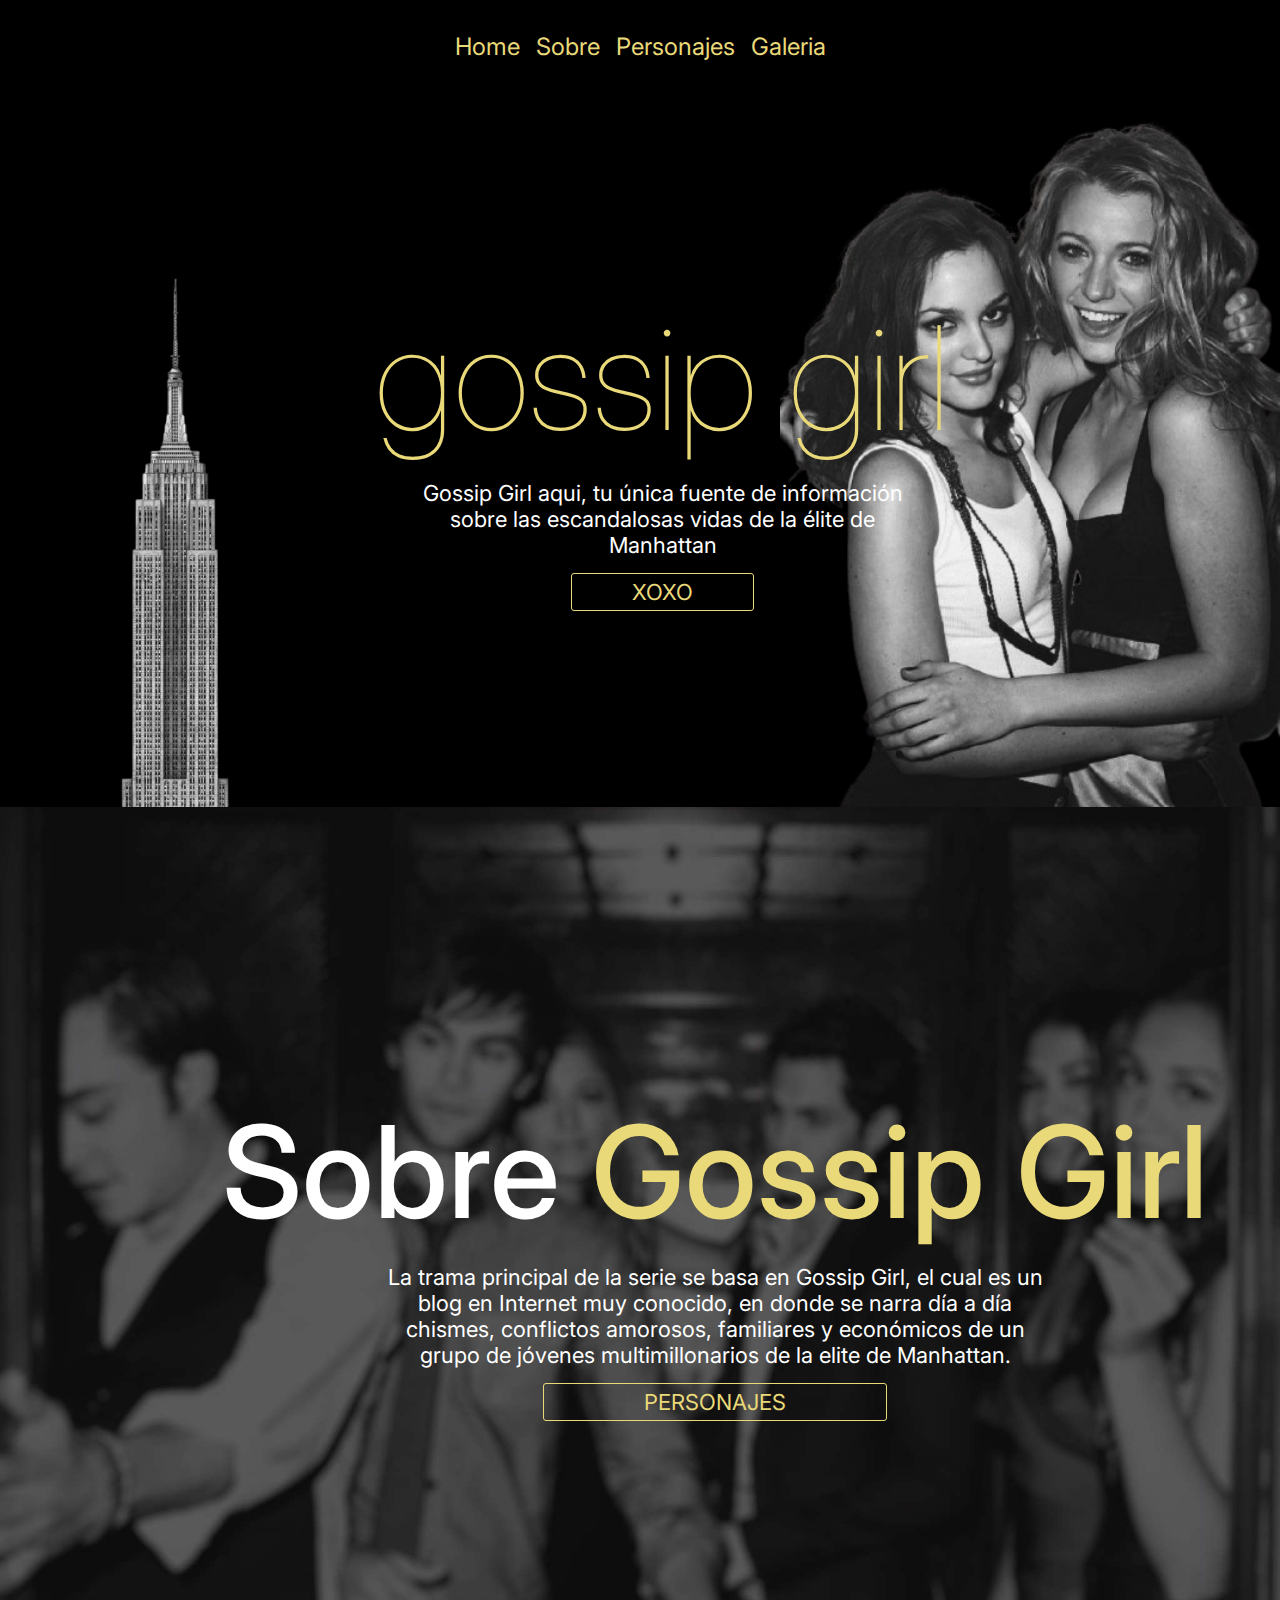
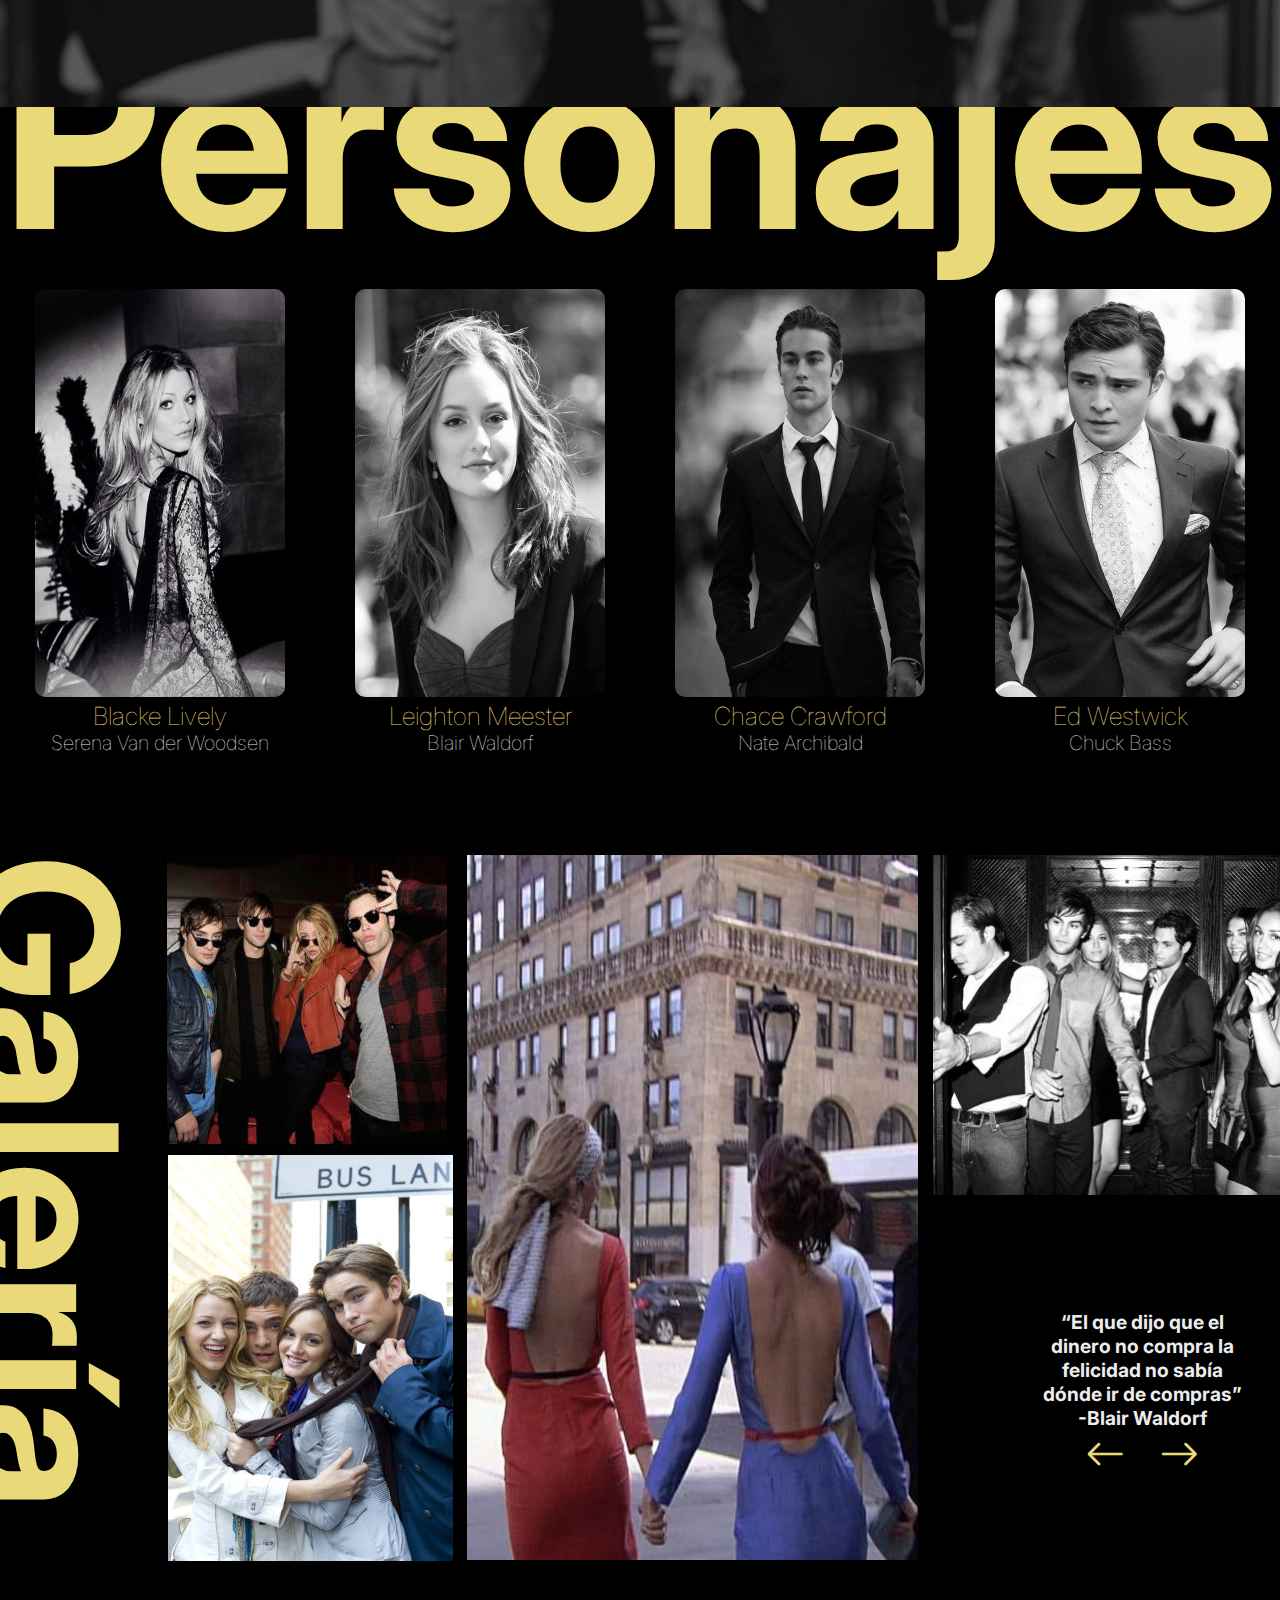
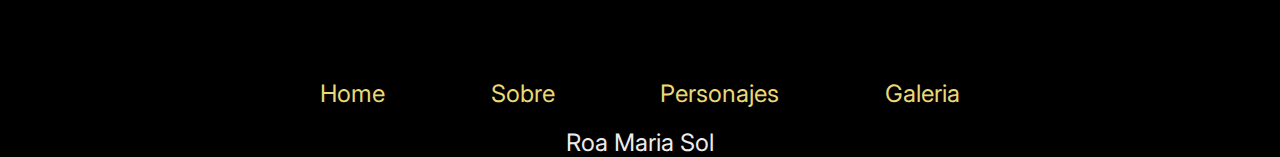
==== index.html @ 706896e6 "Agrego carpeta imagenes, htmls y css" ====
<!DOCTYPE html>
<html lang="en">
<head>
    <meta charset="UTF-8">
    <meta name="viewport" content="width=device-width, initial-scale=1.0">
    <link rel="stylesheet" href="estilo.css">
    <title>Gossip Girl</title>
    <link rel="icon" href="/images/HOME/beso.ico">

    <!--agregar fuentes y logo al titile-->
    <!------------------fuentes--------------------
    inter: -->
    <link rel="preconnect" href="https://fonts.googleapis.com">
    <link rel="preconnect" href="https://fonts.gstatic.com" crossorigin>
    <link href="https://fonts.googleapis.com/css2?family=Inter:ital,opsz,wght@0,14..32,100..900;1,14..32,100..900&display=swap" rel="stylesheet">
    <link rel="stylesheet" href="https://cdn.jsdelivr.net/npm/bootstrap-icons@1.10.3/font/bootstrap-icons.css">
</head>
<body>
    <header>
        <button id="abrir" class="abrir-menu"><i class="bi bi-list"></i></button> 
        <nav class="nav visible" id="nav">
           <ul class="nav-list">  
                <button id="cerrar" class="cerrar-menu"><i class="bi bi-x"></i></button>
                <li><a href="#home">Home</a></li>
                <li><a href="#sobre">Sobre</a></li>
                <li><a href="#personajes">Personajes</a></li>
                <li><a href="#galeria">Galeria</a></li>
           </ul>
        </nav>
    </header>
    <main id="cerrarFuera">

        <section id="home" class="home">
            <img class="edificio" src="/images/HOME/Edificio.png" alt="Edificio en blanco y negro">
            <div class="centrado">
                <h1>gossip girl</h1>
                <p>Gossip Girl aqui, tu única fuente de información sobre las escandalosas vidas de la élite de Manhattan</p>
                <button><a href="/html/xoxo.html">XOXO</a></button>
            </div>
            <img class="blair-y-serena" src="\images\HOME\SerenaYBlair.png" alt="Serena y Blair abrazadas">
  
        </section>

         <section id="sobre" class="sobre">
            <div class="centrado sobre-cont">
                <h1><span>Sobre</span> Gossip Girl</h1>
                <p>La trama principal de la serie se basa en Gossip Girl, el cual es un blog en Internet muy conocido, en donde se narra día a día chismes, conflictos amorosos, familiares y económicos de un grupo de jóvenes multimillonarios de la elite de Manhattan.</p>
                <button><a href="#personajes">PERSONAJES</a></button>
            </div>
        </section>

        <section id="personajes">
            <h1>Personajes</h1>
            <div class="tarjetas-personajes">
                <a class="personaje" href="serena.html" >
                    <img src="/images/PERSONAJES/serena.jpg" alt="serena en blanco y negro">
                    <h6>Blacke Lively</h6>
                    <p>Serena Van der Woodsen </p>
                </a>
                <a class="personaje" href="blair.html">
                    <img src="/images/PERSONAJES/blair.jpg" alt="blair en blanco y negro">
                    <h6>Leighton Meester</h6>
                    <p>Blair Waldorf</p>
                </a>
                <a class="personaje" href="nate.html">
                    <img src="/images/PERSONAJES/nate.jpg" alt="nate en blanco y negro">
                    <h6>Chace Crawford</h6>
                    <p>Nate Archibald</p>
                </a>
                <a class="personaje" href="chuck.html">
                    <img src="/images/PERSONAJES/chuck.jpg" alt="chuck en blanco y negro">
                    <h6>Ed Westwick</h6>
                    <p>Chuck Bass</p>
                </a>
            </div>
        </section>

        <section id="galeria">
            <h1>Galería</h1>
            <div class="mobile-div">
                <div class="conjunto-fotos">
                    <img class="img-gal-1" src="/images/GALERIA/AlgunosLentes.jpg" alt="">
                    <img class="img-gal-2" src="/images/GALERIA/ChicasDeEspalda.jpg" alt="">
                    <img class="img-gal-3" src="/images/GALERIA/EsperanElBondi.jpg" alt="">
                    <img class="img-gal-4" src="/images/GALERIA/Asensor.jpg" alt="">
            </div>
                <div class="frase">
                    <h4>“El que dijo que el dinero no compra la felicidad no sabía dónde ir de compras” -Blair Waldorf<h4>
                    <i class="bi bi-arrow-left prev-btn"></i>
                    <i class="bi bi-arrow-right next-btn"></i>
                </div>
            </div>
        </section>

    </main>
    <footer>
            <ul class="nav-list-footer">  
                 <li><a href="#home">Home</a></li>
                 <li><a href="#sobre">Sobre</a></li>
                 <li><a href="#personajes">Personajes</a></li>
                 <li><a href="#galeria">Galeria</a></li>
            </ul>
         </nav>
        <p>Roa Maria Sol</p>
    </footer> 
    <script src="./js/main.js"></script>
</body>
</html>
---- estilo.css ----
html{
    scroll-behavior: smooth;
}
*{
    margin: 0;
    padding: 0;
    box-sizing: border-box;
    font-family: "Inter",sans-serif;
}
main{
    color: #ececec;
}



/*-----------------HEADER----------------------*/
header{
    display: flex;
    align-items: center;
    justify-content: space-evenly;
    padding: 2rem;
    font-size: 1.5rem;
    background-color: black;
}

.nav-list{
    list-style-type: none;
    display: flex;
    gap: 1rem;
}
.nav-list li a{
    text-decoration: none;
    cursor: pointer;
    color: #E9D978;
}

.nav-list li a:hover{
    color: #f3ebb7;
}

.abrir-menu{
    display: none;
}
.cerrar-menu{
    display: none;
}


/*-----------------HOME----------------------*/
.home{
    display: flex;
    align-items: center;
    justify-content: space-between;
    background-color: black;
}

.centrado{
    display: flex;
    align-items: center;
    flex-direction: column;
    position: absolute;
    padding-left: 150px;
    background-color: transparent;
}
.centrado button{
    color: #E9D978;
    border-width: 1px;
    border-style: solid;
    border-color: #E9D978;
    border-radius: 3px;
    padding-top: 5px;
    padding-bottom: 5px;
    padding-left: 60px;
    padding-right: 60px;
    font-size: 22px;
    cursor: pointer;
    background-color: black;
}
.centrado button a{
    text-decoration: none;
    color: #E9D978;
    
}
.centrado button a:hover{
    color: black;
}
.centrado button:hover{
    background-color: #E9D978;
}
.home h1{
    color: #E9D978;
    font-weight: lighter;
    font-size: 9rem;
    margin-bottom: 15px;
    background-color: transparent;
}
.home p{
    color: white;
    text-align: center;
    font-size: 22px;
    margin-bottom: 15px;
    background-color: transparent;
    width: 50%;

}
.edificio{
    width: 350px;
    padding-top: 180px;
}
.blair-y-serena{
    width: 500px;
    
} 



/*-----------------SOBRE----------------------*/
#sobre{
    background-image: url(/images/SOBRE/todos.jpg);
    background-position: top center;
    background-size: cover;
    background-repeat: no-repeat;
    min-height: 100vh;
    display: flex;
    align-items: center;
    position: relative;
}
.sobre-cont h1{
    color: #E9D978;
    font-weight: 500;
    font-size: 8rem;
    margin-bottom: 15px;
    background-color: transparent;
}

.sobre-cont span{
    color: white;
    filter: none;
}
.sobre-cont p{
    color: white;
    text-align: center;
    font-size: 22px;
    margin-bottom: 15px;
    background-color: transparent;
    width: 60%;

}
.sobre button{
    background-color: transparent;
    padding-left: 100px;
    padding-right: 100px;
}


/*-----------------PERSONAJES----------------------*/
#personajes{
    background-color: black;

}
#personajes h1{
    color: #E9D978;
    text-align: center;
    font-size: 250px;
    margin-top: -120px;
    
}

.tarjetas-personajes{
    display: flex;
    align-items: center;
    justify-content: space-around;

}

.personaje{
    text-decoration: none;
}

.personaje img{
    width: 250px;
    height: 408px;
    border-radius: 10px;
    transition: 0.5s;
}

.personaje img:hover{
    border-top-right-radius:0px;
	border-bottom-left-radius:0px;
    border-top: 1px solid #ececec;
	border-left: 1px solid #ececec;
}


.personaje h6{
    color: #E9D978;
    font-weight: lighter;
    font-size: 25px;
    text-align: center;
}

.personaje p{
    color: #ececec;
    font-weight: lighter;
    font-size: 20px;
    text-align: center;
}


/*--------------------FOOTER---------------------*/
footer{
    background-color: black;
    display: flex;
    align-items: center;
    justify-content: center;
    flex-direction: column;
    font-size: 1.5rem;
}

.nav-list-footer{
    display: flex;
    justify-content: space-between;
    margin-top: 50px;
    width: 50%;
    
}

.nav-list-footer li a{
    text-decoration: none;
    cursor: pointer;
    color: #E9D978;
}

.nav-list-footer li a:hover{
    color: #f3ebb7;
}

footer p{
    color: #ececec;
    text-align: center;
    margin-top: 20px;
}


/*-----------------GALERIA----------------------*/
#galeria{
    background-color: black;
    padding-top: 100px;
    margin-bottom: -100px;
    display: flex;
}

#galeria h1{
    color: #E9D978;
    font-size: 200px;
    position: relative;
    left: -75px;
    writing-mode: vertical-lr;
}

.conjunto-fotos{
    display: flex;
   margin-left: -75px;
    width: 87%;
}

.mobile-div{
    width: 82%;
}

.conjunto-fotos img{
    position: relative;
}

.img-gal-1{
    width: 280px;
    height: 289px; 
}

.img-gal-2{
    width: 451px;
    height: 705px;
    left: 20px; 
}

.img-gal-3{
    width: 285px;
    height: 406px; 
    top: 300px;
    left: -730px;
    
}

.img-gal-4{
    width: 368px;
    height: 340px; 
    left: -250px;
}

.frase {
    position: relative;
    top: -250px;
    left: 800px;
    color: #ececec;
    text-align: center;
    font-size: 1.2rem;
    width: 200px;
}

.frase h4{
    width: 200px;
}
.frase i{
    font-size: 2.5rem;
    color: #E9D978;
    margin: 15px;
}

.frase i:hover{
    cursor: pointer;
    color: #f3ebb7;
}



/*-----------------SERENA----------------------*/
.body-serena{
    background-color: black;
}

.body-serena h1{
    color: #E9D978;
    text-align: center;
    font-size: 110px;
    padding-top: 40px;
    padding-bottom: 20px;
}


.cont-columnas{
    display: flex;
    justify-content: space-around;
}

.columna1{
    display: flex;
    align-items: center;
}

.img-serena-1{
    width: 500px;
}

.img-serena-2{
    width: 350px;
}

.img-serena-3{
    width: 300px;
}


.columna3{
    display: flex;
    flex-direction: column;
    align-items: center;
    width: 350px;
}

.columna3 p{
    text-align: center;
    font-size: 16px;
    margin-top: 80px;
}


/*-----------------BLAIR----------------------*/
.body-blair{
    background-color: black;
}

.body-blair h1{
    color: #E9D978;
    font-size: 120px;
    position: relative;
    left: -50px;
    writing-mode: vertical-lr;
    margin-top: 40px;
}

.cont-blair-mayor{
    display: flex;
}

.cont-mitades{
    display: flex;
    margin-top: 40px;
}

.mitad1{
    padding-top: 100px;
}

.mitad1 p{
    text-align: center;
    font-size: 1.5rem;
}


.mitad2 img{
    width: 650px;
}

.superpuesto{
    position: relative;
    margin-top: 60px;
    left: 150px;
}


/*-----------------NATE----------------------*/

.body-nate{
    background-color: black;
}

.nate-mayor{
    display: flex;
    margin-bottom: 70px;
    margin-top: 40px;
}

.nate-mayor h1{
    color: #E9D978;
    font-size: 115px;
}

.nate-mayor p{
    text-align: center;
    font-size: 1.3rem;
    width: 85%;
    margin-left: 55px;
    margin-top: 20px;
}

.mitad img{
    width: 450px;
    margin-left: 140px;
    margin-top: 55px;
}



/*-----------------CHUCK----------------------*/
.body-chuck{
    background-color: black;
}

.cont-mitades-chuck{
    display: flex;
}

.mitad-chuck-1{
    display: flex;
    flex-direction: column;
    align-items: center;
    width: 55%;
}

.mitad-chuck-1 img{
    width: 75%;
}
.mitad-chuck-1 p{
    text-align: center;
    font-size: 1.3rem;
    width: 70%;
    margin-top: 80px;
}

.mitad-chuck-2 h1{
    position: relative;
    color: #E9D978;
    font-size: 120px;
    right: -455px;
    top: -150px;
    writing-mode: vertical-lr;
    margin-top: 40px;
}

.mitad-chuck-2 img{
    width: 500px;
    margin-bottom: -550px;
}















@media screen and (max-width: 480px) {

/*-----------------HEADER----------------------*/

    .abrir-menu, .cerrar-menu{
        display: block;
        border: 0;
        font-size: 1.25rem;
        background-color: transparent;
        cursor: pointer;
        color: #E9D978;
    }
    .nav{
        opacity: 0;
        visibility: hidden;
        display: flex;
        flex-direction: column;
        align-items: end;
        gap: 1rem;
        position: absolute;
        top: 0;
        right: 0;
        bottom: 0;
        padding: 2rem;
        background-color: black;
        box-shadow: rgba(220, 212, 212, 0.05) 0px 1px 2px 0px;
    }
    .nav.visible {
        opacity: 1;
        visibility: visible;
    }
    header{
        display: flex;
        justify-content: flex-end;
    }
    .nav-list {
        flex-direction: column;
        align-items: end;
    }
    .nav-list li a {
       color: #E9D978;
    }
 
    
/*-----------------HOME----------------------*/
.home{
    display: flex;
    align-items: center;
    justify-content:space-between;
}

.centrado{
    position: absolute;
    display: flex;
    align-items: center;
    flex-direction: column;
    width: 50%;
    margin-left: 140px;
    padding-left: 0px;
    background-color: transparent;
}
.centrado button{
    color: #E9D978;
    border-width: 1px;
    border-style: solid;
    border-color: #E9D978;
    border-radius: 3px;
    padding-top: 5px;
    padding-bottom: 5px;
    padding-left: 40px;
    padding-right: 40px;
    font-size: 10px;
    cursor: pointer;
}
.home h1{
    color: #E9D978;
    font-weight: 200;
    font-size: 45px;
    padding: 0;
    margin-bottom: 15px;
    background-color: transparent;

}
.home p{
    color: white;
    text-align: center;
    font-size: 11px;
    margin-bottom: 15px;
    background-color: transparent;
    width: 100%;
    padding: 0;


}
.edificio{
    width: 180px;
    padding-top: 0px;
}
.blair-y-serena{
    width: 180px;
    height: 280px;
}



/*-----------------SOBRE----------------------*/
#sobre{
    background-image: url(/images/SOBRE/todos.jpg);
    background-position: top center;
    background-size: cover;
    background-repeat: no-repeat;
    min-height: 100vh;
    display: flex;
    align-items: center;
}
.sobre-cont h1{
    color: #E9D978;
    font-weight: 500;
    font-size: 50px;
    margin-bottom: 15px;
    background-color: transparent;
    width: 400px;
}

.sobre-cont span{
    color: white;
    filter: none;
}
.sobre-cont p{
    color: white;
    text-align: center;
    font-size: 15px;
    margin-bottom: 15px;
    background-color: transparent;
    width: 350px;

}
.sobre button{
    background-color: transparent;
    padding-left: 70px;
    padding-right: 70px;
}



/*-----------------PERSONAJES----------------------*/
#personajes{
    background-color: black;

}
#personajes h1{
    color: #E9D978;
    text-align: center;
    font-size: 85px;
    margin-top: -45px;
    
}

.tarjetas-personajes{
    display: flex;
    align-items: center;
    justify-content: space-around;
}

.personaje{
    text-decoration: none;
}

.personaje img{
    width: 100px;
    height: 170px;
    border-radius: 8px;
}

.personaje h6{
    color: #E9D978;
    font-weight: lighter;
    font-size: 10px;
    text-align: center;
}

.personaje p{
    color: #ececec;
    font-weight: lighter;
    font-size: 8px;
    text-align: center;
}



/*--------------------FOOTER---------------------*/
footer{
    padding: 50px;
    margin-top: 60px;
    display: flex;
    align-items: center;
    justify-content: center;
    flex-direction: column;
    font-size: 1rem;
}

.nav-list-footer{
    display: flex;
    justify-content: space-between;
    margin-top: 10px;
    width: 80%;
}

.nav-list-footer li a{
    text-decoration: none;
    cursor: pointer;
    color: #E9D978;
}



footer p{
    color: #ececec;
    text-align: center;
    margin-top: 10px;
}


/*-----------------GALERIA----------------------*/
#galeria{
    background-color: black;
    padding-top: 50px;
}
#galeria h1{
    color: #E9D978;
    font-size: 100px;
    position: relative;
    left: -30px;
    writing-mode: vertical-lr;
}

.mobile-div{
    display: flex;
    flex-direction: column;
    width: 90%;
    height: 100%;
}

.conjunto-fotos{
    width: 90%;
    display: flex;
    flex-direction: column;
    align-items: center;
    margin-left: 5px;
}

.conjunto-fotos img{
    position: static;
    margin-bottom: 20px;
}

.img-gal-1{
    width: 243px;
    height: 210px; 
}

.img-gal-2{
    width: 231px;
    height: 250px; 
}

.img-gal-3{
    width: 243px;
    height: 285px;     
}

.img-gal-4{
    width: 231px;
    height: 200px; 
}

.frase {
    position:relative;
    color: #ececec;
    text-align: center;
    font-size: 1rem;
    height: 110px;
    top: 0px;
    left: 70px;
}

.frase h4{
    width: 200px;
}
.frase i{
    font-size: 2rem;
    color: #E9D978;
}





/*-----------------SERENA----------------------*/
.body-serena{
    background-color: black;
}

.body-serena h1{
    color: #E9D978;
    text-align: center;
    font-size: 50px;
    padding-top: 5px;
    padding-bottom: 10px;
    width: 100%;
}


.cont-columnas{
    display: flex;
    flex-direction: column;
    align-items: center;
    width: 350px;
    margin-left: 70px;
}

.columna1{
    display: block;
}

.img-serena-1{
    width: 350px;
}

.img-serena-2{
    width: 350px;
}

.img-serena-3{
    width: 350px;
}


.columna3{
    display: block;
    width: 350px;
    margin-bottom: -50px;
}

.columna3 p{
    text-align: center;
    font-size: 18px;
    margin-top: 10px;
}


/*-----------------BLAIR----------------------*/
.body-blair{
    background-color: black;
}

.body-blair h1{
    color: #E9D978;
    font-size: 120px;
    position:absolute;
    left: -50px;
    writing-mode: vertical-lr;
    margin-top: 0px;
}

.cont-blair-mayor{
    display: block;
}

.cont-mitades{
    display: block;
    margin-top: 0px;
}

.mitad1{
    display: flex;
    justify-content: center;
    align-items: center;
    flex-direction: column;
    margin-bottom: 10px;
    padding-top: 25px;
}


.mitad1 p{
    text-align: center;
    font-size: 1rem;
    width: 60%;

}

.mitad2{
    display: flex;
    justify-content: center;
}

.mitad2 img{
    width: 250px;
}

.superpuesto{
    position:static;
}

.superpuesto img{
    width: 250px;
}



/*-----------------NATE----------------------*/

.body-nate{
    background-color: black;
}

.nate-mayor{
    display: block;
    margin-bottom: 0px;
    margin-top: 0px;
}

.nate-mayor h1{
    color: #E9D978;
    font-size: 65px;
    text-align: center;
}

.nate-mayor p{
    text-align: center;
    font-size: 1rem;
    width: 85%;
    margin-left: 0px;
    margin-top: 20px;
}

.mitad{
    display: flex;
    align-items: center;
    flex-direction: column;
}

.mitad img{
    width: 250px;
    margin-left: 0px;
    margin-top: 35px;
    margin-bottom: 35px;
}




/*-----------------CHUCK----------------------*/
.body-chuck{
    background-color: black;
}

.cont-mitades-chuck{
    display: flex;
    flex-direction: column-reverse;
}

.mitad-chuck-1{
    display: flex;
    flex-direction: column-reverse;
    align-items: center;
    width: 100%;
    
}

.mitad-chuck-1 img{
    width: 65%;
}
.mitad-chuck-1 p{
    text-align: center;
    font-size: 1rem;
    width: 75%;
    margin-top: 0px;
    margin-bottom: 30px;
}

.mitad-chuck-2{
    display: flex;
    flex-direction: column;
    align-items: center;
    margin-bottom: -350px;
}

.mitad-chuck-2 h1{
    position: relative;
    color: #E9D978;
    font-size: 80px;
    right: 0px;
    left: -210px;
    top: -400px;
    writing-mode: vertical-lr;
    margin-top: 0px;
}

.mitad-chuck-2 img{
    width: 300px;
    margin-bottom: 0px;
}






}
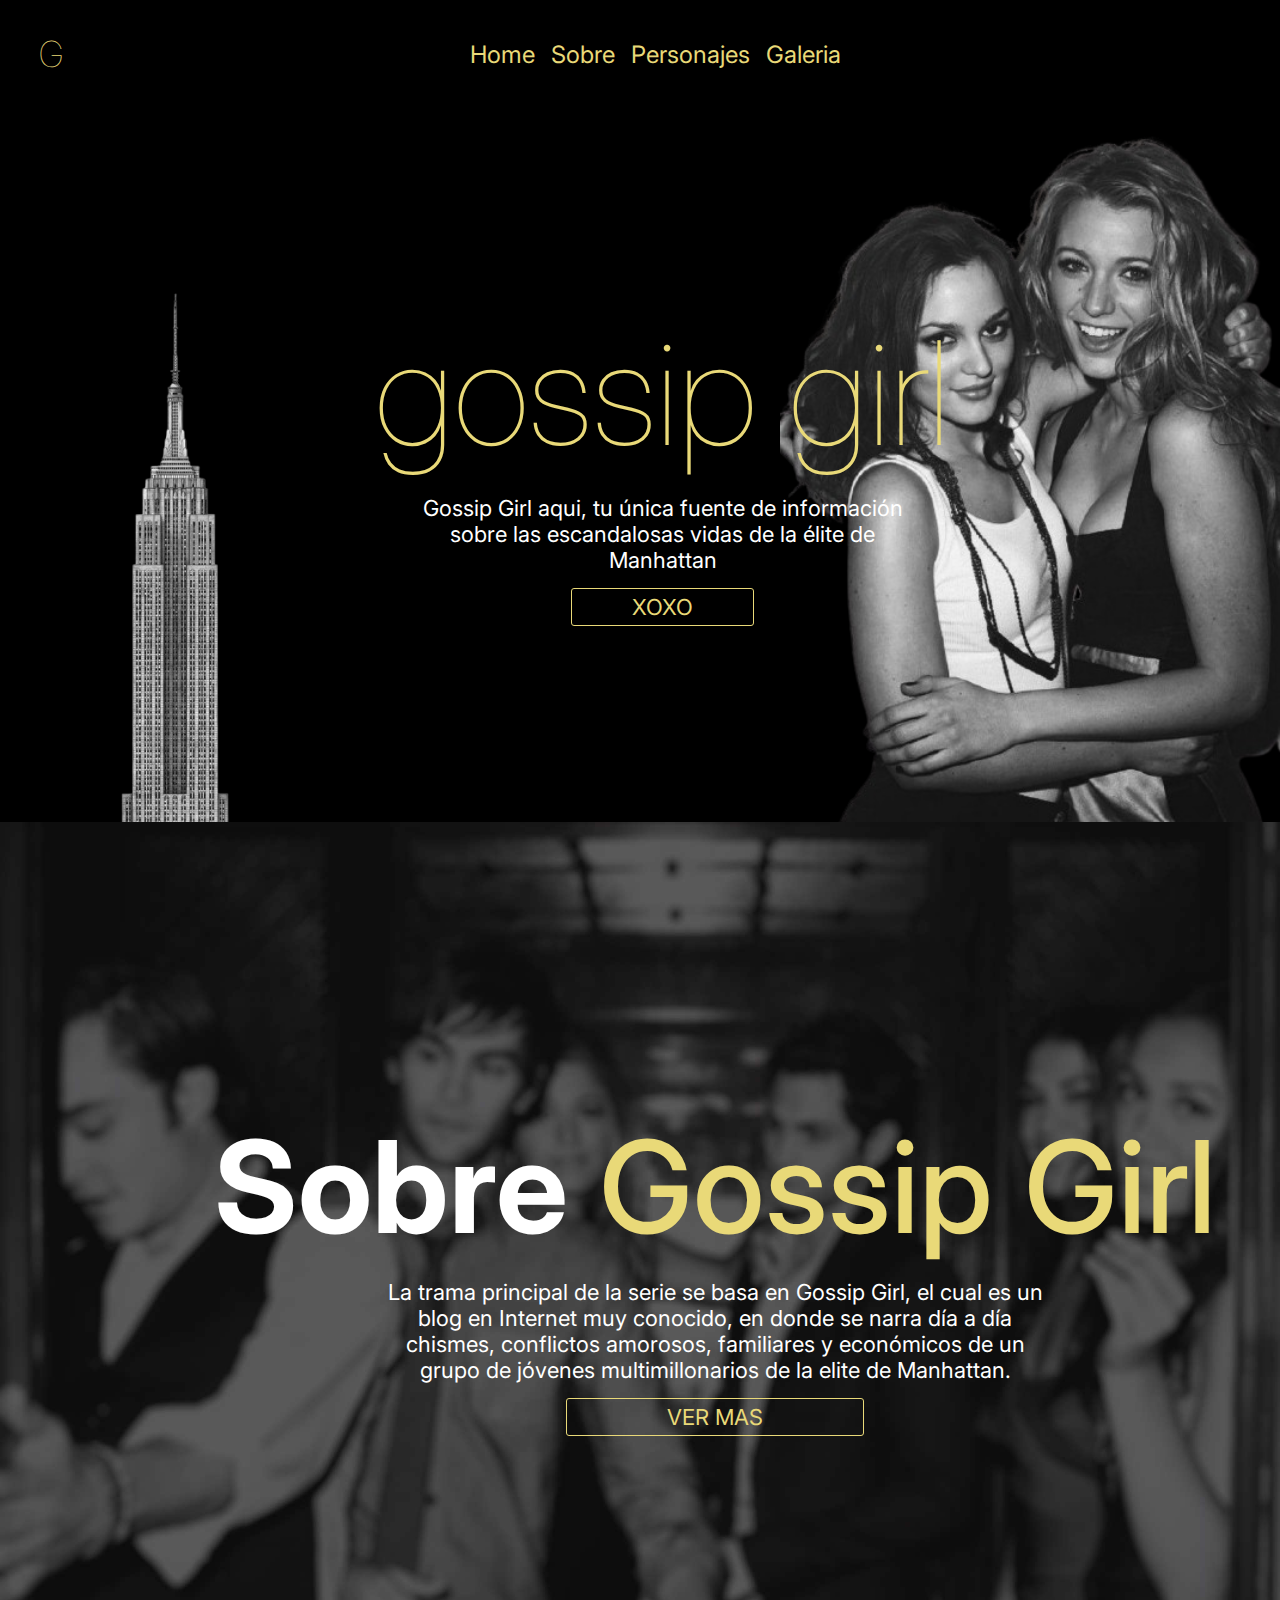
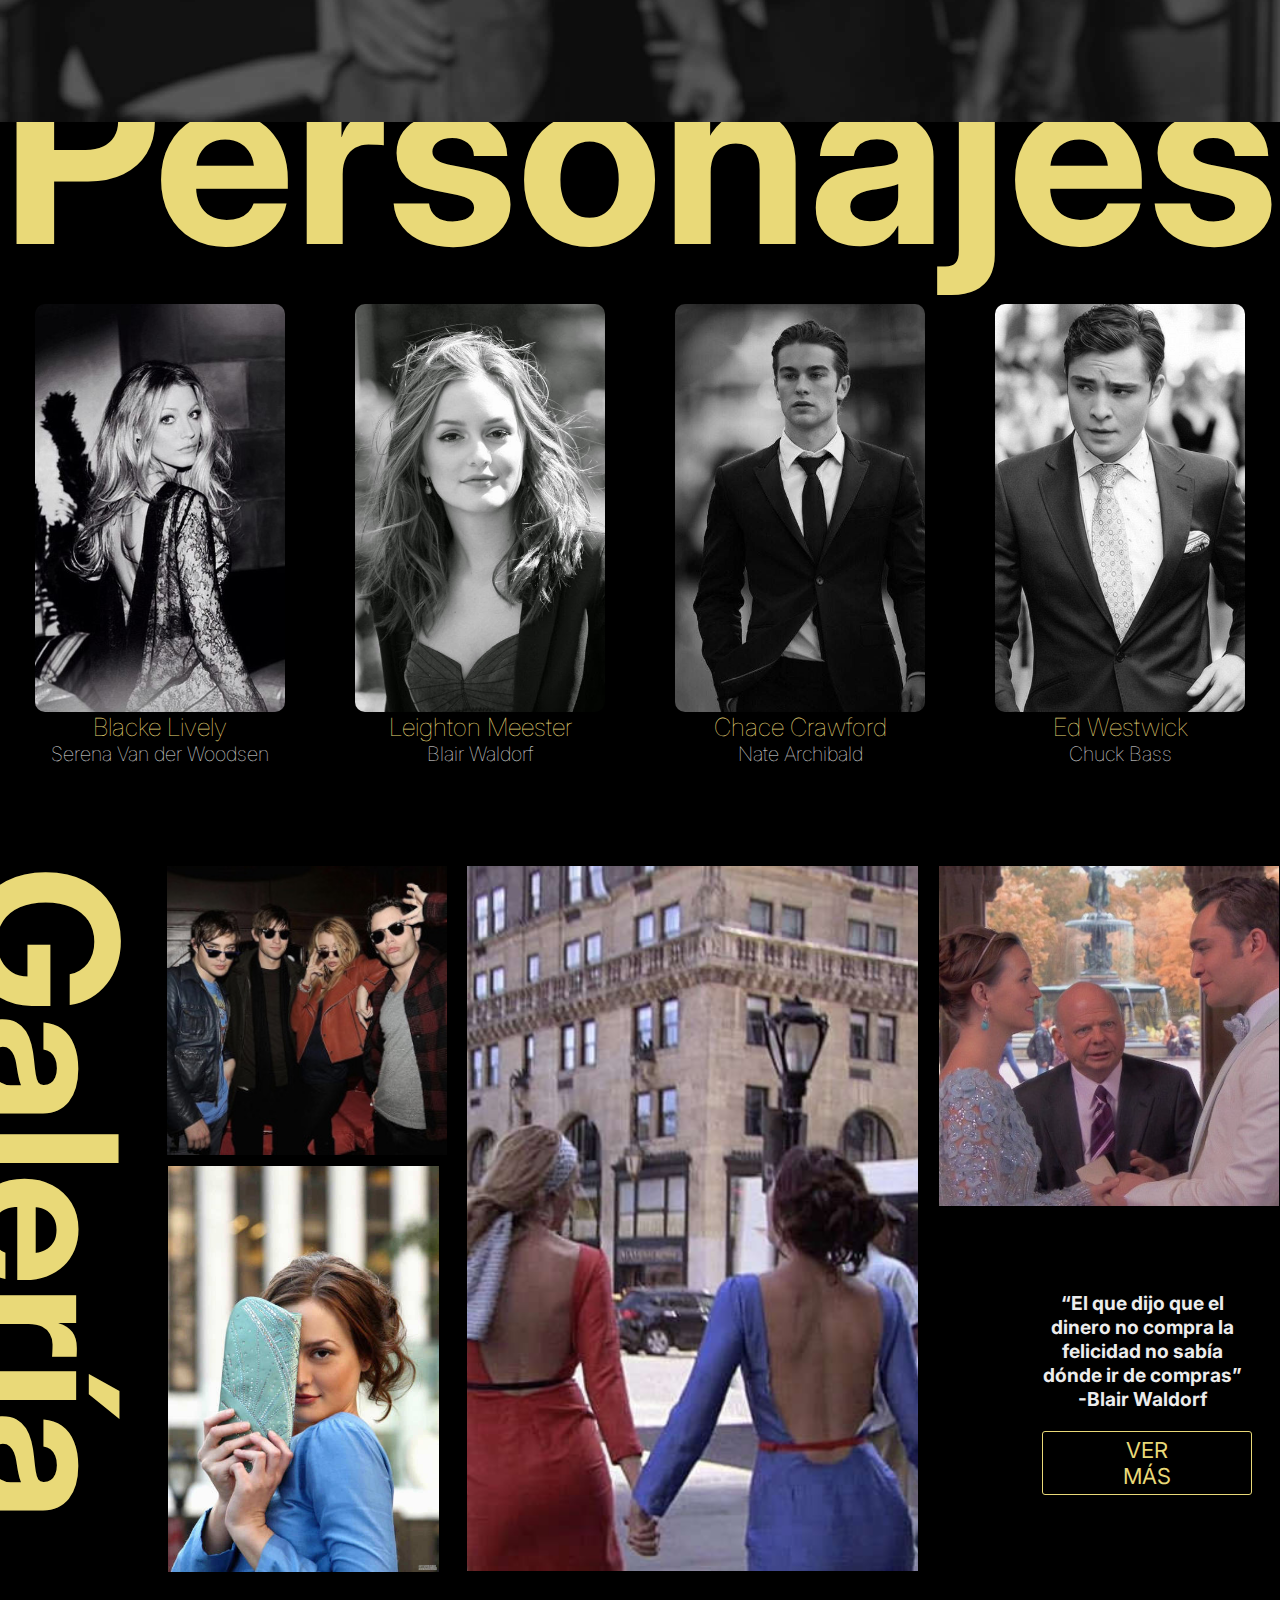
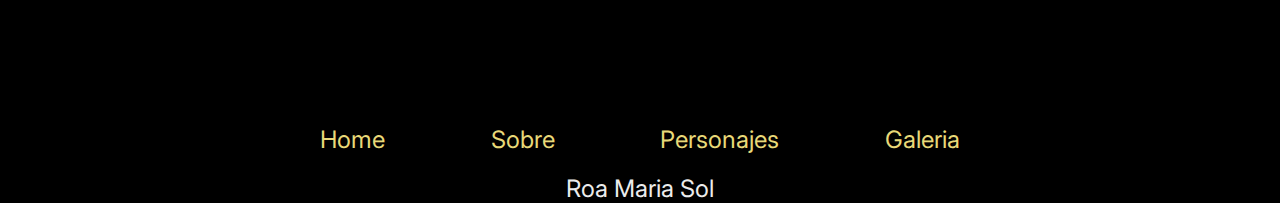
==== commit deec02a3: "hago las paginas de personajes, sobre y galeria" ====
--- a/index.html
+++ b/index.html
@@ -5,7 +5,7 @@
     <meta name="viewport" content="width=device-width, initial-scale=1.0">
     <link rel="stylesheet" href="estilo.css">
     <title>Gossip Girl</title>
-    <link rel="icon" href="/images/HOME/beso.ico">
+    <link rel="icon" href="images/HOME/beso.ico">
 
     <!--agregar fuentes y logo al titile-->
     <!------------------fuentes--------------------
@@ -17,27 +17,30 @@
 </head>
 <body>
     <header>
+        <h2><a href="index.html">G</a></h2>
         <button id="abrir" class="abrir-menu"><i class="bi bi-list"></i></button> 
+        
         <nav class="nav visible" id="nav">
            <ul class="nav-list">  
                 <button id="cerrar" class="cerrar-menu"><i class="bi bi-x"></i></button>
+                
                 <li><a href="#home">Home</a></li>
-                <li><a href="#sobre">Sobre</a></li>
-                <li><a href="#personajes">Personajes</a></li>
-                <li><a href="#galeria">Galeria</a></li>
+                <li><a href="sobre.html">Sobre</a></li>
+                <li><a href="personajes.html">Personajes</a></li>
+                <li><a href="galeria.html">Galeria</a></li>
            </ul>
         </nav>
     </header>
     <main id="cerrarFuera">
 
         <section id="home" class="home">
-            <img class="edificio" src="/images/HOME/Edificio.png" alt="Edificio en blanco y negro">
+            <img class="edificio" src="images/HOME/Edificio.png" alt="Edificio en blanco y negro">
             <div class="centrado">
                 <h1>gossip girl</h1>
                 <p>Gossip Girl aqui, tu única fuente de información sobre las escandalosas vidas de la élite de Manhattan</p>
-                <button><a href="/html/xoxo.html">XOXO</a></button>
+                <button><a href="xoxo.html">XOXO</a></button>
             </div>
-            <img class="blair-y-serena" src="\images\HOME\SerenaYBlair.png" alt="Serena y Blair abrazadas">
+            <img class="blair-y-serena" src="images\HOME\SerenaYBlair.png" alt="Serena y Blair abrazadas">
   
         </section>
 
@@ -45,7 +48,7 @@
             <div class="centrado sobre-cont">
                 <h1><span>Sobre</span> Gossip Girl</h1>
                 <p>La trama principal de la serie se basa en Gossip Girl, el cual es un blog en Internet muy conocido, en donde se narra día a día chismes, conflictos amorosos, familiares y económicos de un grupo de jóvenes multimillonarios de la elite de Manhattan.</p>
-                <button><a href="#personajes">PERSONAJES</a></button>
+                <button><a href="sobre.html">VER MAS</a></button>
             </div>
         </section>
 
@@ -53,22 +56,22 @@
             <h1>Personajes</h1>
             <div class="tarjetas-personajes">
                 <a class="personaje" href="serena.html" >
-                    <img src="/images/PERSONAJES/serena.jpg" alt="serena en blanco y negro">
+                    <img src="images/PERSONAJES/serena.jpg" alt="serena en blanco y negro">
                     <h6>Blacke Lively</h6>
                     <p>Serena Van der Woodsen </p>
                 </a>
                 <a class="personaje" href="blair.html">
-                    <img src="/images/PERSONAJES/blair.jpg" alt="blair en blanco y negro">
+                    <img src="images/PERSONAJES/blair.jpg" alt="blair en blanco y negro">
                     <h6>Leighton Meester</h6>
                     <p>Blair Waldorf</p>
                 </a>
                 <a class="personaje" href="nate.html">
-                    <img src="/images/PERSONAJES/nate.jpg" alt="nate en blanco y negro">
+                    <img src="images/PERSONAJES/nate.jpg" alt="nate en blanco y negro">
                     <h6>Chace Crawford</h6>
                     <p>Nate Archibald</p>
                 </a>
                 <a class="personaje" href="chuck.html">
-                    <img src="/images/PERSONAJES/chuck.jpg" alt="chuck en blanco y negro">
+                    <img src="images/PERSONAJES/chuck.jpg" alt="chuck en blanco y negro">
                     <h6>Ed Westwick</h6>
                     <p>Chuck Bass</p>
                 </a>
@@ -79,15 +82,15 @@
             <h1>Galería</h1>
             <div class="mobile-div">
                 <div class="conjunto-fotos">
-                    <img class="img-gal-1" src="/images/GALERIA/AlgunosLentes.jpg" alt="">
-                    <img class="img-gal-2" src="/images/GALERIA/ChicasDeEspalda.jpg" alt="">
-                    <img class="img-gal-3" src="/images/GALERIA/EsperanElBondi.jpg" alt="">
-                    <img class="img-gal-4" src="/images/GALERIA/Asensor.jpg" alt="">
+                    <img class="img-gal-1" src="images/GALERIA/galeria-index-1.jpg" alt="">
+                    <img class="img-gal-2" src="images/GALERIA/galeria-index3.jpg" alt="">
+                    <img class="img-gal-3" src="images/GALERIA/galeria-index2.jpg" alt="">
+                    <img class="img-gal-4" src="images/GALERIA/galeria-index4.jpg" alt="">
             </div>
                 <div class="frase">
                     <h4>“El que dijo que el dinero no compra la felicidad no sabía dónde ir de compras” -Blair Waldorf<h4>
-                    <i class="bi bi-arrow-left prev-btn"></i>
-                    <i class="bi bi-arrow-right next-btn"></i>
+                    <button><a href="galeria.html">VER MÁS</a></button>
+                    
                 </div>
             </div>
         </section>
@@ -95,14 +98,14 @@
     </main>
     <footer>
             <ul class="nav-list-footer">  
-                 <li><a href="#home">Home</a></li>
-                 <li><a href="#sobre">Sobre</a></li>
-                 <li><a href="#personajes">Personajes</a></li>
-                 <li><a href="#galeria">Galeria</a></li>
+                 <li><a href="index.html">Home</a></li>
+                 <li><a href="sobre.html">Sobre</a></li>
+                 <li><a href="personajes.html">Personajes</a></li>
+                 <li><a href="galeria.html">Galeria</a></li>
             </ul>
          </nav>
         <p>Roa Maria Sol</p>
     </footer> 
-    <script src="./js/main.js"></script>
+    <script src="js/main.js"></script>
 </body>
 </html>--- a/estilo.css
+++ b/estilo.css
@@ -11,7 +11,9 @@
     color: #ececec;
 }
 
-
+span{
+    font-weight: bolder;
+}
 
 /*-----------------HEADER----------------------*/
 header{
@@ -22,6 +24,15 @@
     font-size: 1.5rem;
     background-color: black;
 }
+header a{
+    text-decoration: none;
+    color: #E9D978;
+}
+header h2{
+    color: #E9D978;
+    font-weight: 100;
+    margin-left: -400px;
+}
 
 .nav-list{
     list-style-type: none;
@@ -44,7 +55,6 @@
 .cerrar-menu{
     display: none;
 }
-
 
 /*-----------------HOME----------------------*/
 .home{
@@ -116,7 +126,7 @@
 
 /*-----------------SOBRE----------------------*/
 #sobre{
-    background-image: url(/images/SOBRE/todos.jpg);
+    background-image: url(images/SOBRE/todos.jpg);
     background-position: top center;
     background-size: cover;
     background-repeat: no-repeat;
@@ -151,6 +161,50 @@
     padding-left: 100px;
     padding-right: 100px;
 }
+
+
+/*-----SOBRE.HTML--------------*/
+.main-sobre{
+    background-color: black;
+}
+.main-sobre h1{
+    color: #E9D978;
+    font-size: 120px;
+    text-align: center;
+    margin-bottom: 30px;
+}
+
+.main-sobre h2{
+    color: #E9D978;
+    font-size: 40px;
+    margin-bottom: 20px;
+    margin-left: 20px;
+    margin-right: 20px;
+}
+
+.main-sobre p{
+    font-size: 20px;
+    margin-left: 20px;
+    margin-right: 20px;
+}
+
+.alineacion-derecha{
+    text-align: left;
+    display: flex;
+    align-items: center;
+}
+
+.main-sobre img{
+    width: 50%;
+}
+
+.alineacion-izquierda{
+    text-align: left;
+    display: flex;
+    align-items: center;
+    justify-content: center
+}
+
 
 
 /*-----------------PERSONAJES----------------------*/
@@ -203,6 +257,18 @@
     color: #ececec;
     font-weight: lighter;
     font-size: 20px;
+    text-align: center;
+}
+
+
+/*--------PERSONAJES.HTML---------*/
+.body-personajes{
+    background-color: black;
+}
+
+.body-personajes h1{
+    color: #E9D978;
+    font-size: 150px;
     text-align: center;
 }
 
@@ -292,14 +358,14 @@
 }
 
 .img-gal-4{
-    width: 368px;
+    width: 350px;
     height: 340px; 
-    left: -250px;
+    left: -230px;
 }
 
 .frase {
     position: relative;
-    top: -250px;
+    top: -280px;
     left: 800px;
     color: #ececec;
     text-align: center;
@@ -310,16 +376,123 @@
 .frase h4{
     width: 200px;
 }
-.frase i{
-    font-size: 2.5rem;
-    color: #E9D978;
-    margin: 15px;
-}
-
-.frase i:hover{
+
+.frase button{
+    color: #E9D978;
+    border-width: 1px;
+    border-style: solid;
+    border-color: #E9D978;
+    border-radius: 3px;
+    padding-top: 5px;
+    padding-bottom: 5px;
+    padding-left: 80px;
+    padding-right: 80px;
+    font-size: 22px;
     cursor: pointer;
-    color: #f3ebb7;
-}
+    background-color: black;
+    margin-top: 20px;
+}
+
+.frase button a{
+    text-decoration: none;
+    color: #E9D978;
+}
+
+.frase button:hover{
+    color: black;
+    background-color: #E9D978;
+}
+
+.frase button a:hover{
+    color: black;
+}
+
+
+
+
+
+/*-----galeria.html-----*/
+.galeria-main{
+    background-color: black;
+    padding-top: 100px;
+    margin-bottom: -100px;
+    display: flex;
+}
+
+.galeria-main h1{
+    color: #E9D978;
+    font-size: 200px;
+    position: relative;
+    left: -75px;
+    writing-mode: vertical-lr;
+}
+
+img {
+    max-width: 100%;
+    width: 100%;
+    display: block;
+    object-fit: cover;
+    object-position: center center;
+  }
+  li{
+    list-style: none;
+  }
+  
+  
+  .carrousel {
+    width: 100%;
+    max-width: 60em;
+    padding: 2em;
+    transition: all 0.4s ease;
+    border-radius: 1em;
+    background-color: transparent;
+    overflow: hidden;
+  }
+  
+  .carrousel .grande {
+    width: 400%;
+    display: flex;
+    flex-flow: row nowrap;
+    justify-content: space-between;
+    align-items: center;
+    transition: all 0.4s ease;
+    border-radius: 1em;
+    padding: 2em;
+    transition: all 0.5s ease;
+    transform: translateX(0%);
+  }
+  
+  .carrousel img {
+    width: calc( 100% / 12 - 6em);
+    height: 55vh;
+    width: 45vh;
+    transition: all 0.4s ease;
+    border-radius: 1em;
+  }
+  
+  .carrousel .puntos {
+    width: 100%;
+    margin: 1em 0 0;
+    padding: 0.4em;
+    display: flex;
+    flex-flow: row nowrap;
+    justify-content: center;
+    align-items: center;
+  }
+  
+  .carrousel .punto {
+    width: 2em;
+    height: 2em;
+    margin: 1em 1em 0;
+    transition: all 0.4s ease;
+    border-radius: 1em;
+    background-color: #ececec;
+  }
+  
+  .carrousel .punto.activo {
+    background-color: #E9D978;
+  }
+
 
 
 
@@ -337,22 +510,26 @@
 }
 
 
-.cont-columnas{
+.body-serena .cont-columnas{
     display: flex;
     justify-content: space-around;
-}
-
-.columna1{
+    width: 98%;
+    margin: 5px;
+}
+
+.body-serena .columna1{
     display: flex;
     align-items: center;
 }
 
 .img-serena-1{
     width: 500px;
+    margin-left: 10px;
+    margin-right: 10px;
 }
 
 .img-serena-2{
-    width: 350px;
+    width: 250px;
 }
 
 .img-serena-3{
@@ -360,17 +537,17 @@
 }
 
 
-.columna3{
-    display: flex;
-    flex-direction: column;
-    align-items: center;
-    width: 350px;
-}
-
-.columna3 p{
-    text-align: center;
-    font-size: 16px;
-    margin-top: 80px;
+.body-serena .columna3{
+    width: 30%;
+    display: flex;
+    flex-direction: column;
+    align-items: center;
+}
+
+.body-serena .columna3 p{
+    text-align: center;
+    font-size: 1.5em;
+    margin-top: 50px;
 }
 
 
@@ -392,26 +569,36 @@
     display: flex;
 }
 
-.cont-mitades{
+.body-blair .cont-mitades{
     display: flex;
     margin-top: 40px;
 }
 
-.mitad1{
+.body-blair .mitad1{
     padding-top: 100px;
-}
-
-.mitad1 p{
+    width: 80%;
+}
+
+.body-blair .mitad1 p{
     text-align: center;
     font-size: 1.5rem;
-}
-
-
-.mitad2 img{
-    width: 650px;
-}
-
-.superpuesto{
+    padding-right: 25px;
+}
+
+
+.body-blair .mitad2 {
+    width: 80%;
+    height: 850px;
+    background-image: url(images/PERSONAJES/blair1.jpg);
+    background-position: center;
+    background-repeat: no-repeat;
+}
+
+.body-blair .superpuesto img{
+    width: 90%;
+}
+
+.body-blair .superpuesto{
     position: relative;
     margin-top: 60px;
     left: 150px;
@@ -443,10 +630,14 @@
     margin-top: 20px;
 }
 
-.mitad img{
+.nate-mayor .mitad img{
     width: 450px;
     margin-left: 140px;
     margin-top: 55px;
+}
+
+.nate-mayor .mitad2{
+    width: 200%;
 }
 
 
@@ -491,6 +682,119 @@
     width: 500px;
     margin-bottom: -550px;
 }
+
+/*-----------------------------------XOXO-------------------------*/
+.body-xoxo{
+    background-image: url(images/XOXO/intento.jpg);
+    background-size: cover;
+    background-position: center;
+}
+
+.cont-titulo{
+    display: flex;
+    justify-content: center;
+}
+
+.cont-titulo img{
+    width: 75%;
+}
+
+.cont-columnas{
+    display: flex;
+    justify-content: space-between;
+    align-items: center;
+    align-items: center;
+    margin-left: 160px;
+    margin-right: 160px;
+    margin-bottom: 40px;
+}
+
+.columna-1{
+    width: 25%;
+    color: #ececee;
+    font-size: 20px;
+}
+
+.columna-1 p{
+    margin-bottom: 15px;
+    font-size: 1.2rem;
+    font-weight: 300;
+}
+
+.columna-2{
+    background-color: aliceblue;
+    width: 35%;
+    border-radius: 30px;
+    text-align: justify;
+    display: flex;
+    flex-direction: column;
+    align-items: center;
+    color: black;
+}
+.columna-2 h3{
+    margin-top: 10px;
+    margin-bottom: 10px;
+    font-weight: 300;
+    font-size: 30px;
+}
+.columna-2 p{
+    width: 90%;
+    margin-bottom: 20px;
+}
+
+.columna-2 img{
+    width: 330px;
+    margin-bottom: 10px;
+}
+
+.azul{
+    color: #406A94;
+}
+
+.marron{
+    color: #956960;
+}
+
+.amarillo{
+    color: #C5CAB3;
+}
+
+/*--------------------NAV------------------*/
+.header-xoxo{
+    background-color: transparent;
+}
+.nav-xoxo{
+    background-color: transparent;
+}
+.ul-xoxo{
+    list-style: none;
+    
+}
+.li-xoxo{
+    margin-bottom: 10px;
+    background-color: #E9D978;
+    border-radius: 50%;
+    width: 80px;
+    height: 70px;
+    display: flex;
+    align-items: center;
+    justify-content: center;
+   
+}
+.a-xoxo{
+    text-decoration: none;
+    color: black;
+    display: flex;
+    flex-direction: column;
+    align-items: center;
+    font-size: 20px;
+}
+
+
+
+
+
+
 
 
 
@@ -533,6 +837,14 @@
         background-color: black;
         box-shadow: rgba(220, 212, 212, 0.05) 0px 1px 2px 0px;
     }
+    header h2{
+        color: #E9D978;
+        font-weight: 100;
+        margin-left: 0px;
+        margin-right: 350px;
+    }
+    
+
     .nav.visible {
         opacity: 1;
         visibility: visible;
@@ -547,6 +859,7 @@
     }
     .nav-list li a {
        color: #E9D978;
+
     }
  
     
@@ -613,7 +926,7 @@
 
 /*-----------------SOBRE----------------------*/
 #sobre{
-    background-image: url(/images/SOBRE/todos.jpg);
+    background-image: url(images/SOBRE/todos.jpg);
     background-position: top center;
     background-size: cover;
     background-repeat: no-repeat;
@@ -651,6 +964,54 @@
 
 
 
+/*-----SOBRE.HTML--------------*/
+.body-sobre{
+    background-color: black;
+}
+.main-sobre h1{
+    color: #E9D978;
+    font-size: 50px;
+    text-align: center;
+    margin-bottom: 30px;
+}
+
+.main-sobre h2{
+    color: #E9D978;
+    font-size: 20px;
+    margin-bottom: 10px;
+    margin-top: 20px;
+    margin-left: 25px;
+    margin-right: 25px;
+}
+
+.main-sobre p{
+    font-size: 1em;
+    margin-left: 25px;
+    margin-right: 25px;
+    margin-bottom: 15px;
+}
+
+.alineacion-derecha{
+    text-align: left;
+    display: flex;
+    flex-direction: column;
+    align-items: center;
+    margin-top: 40px;
+}
+
+.main-sobre img{
+    width: 50%;
+}
+
+.alineacion-izquierda{
+    text-align: left;
+    display: flex;
+    flex-direction: column;
+    margin-top: 40px;
+}
+
+
+
 /*-----------------PERSONAJES----------------------*/
 #personajes{
     background-color: black;
@@ -802,6 +1163,91 @@
 
 
 
+/*-----galeria.html-----*/
+.galeria-main{
+    background-color: black;
+    padding-top: 0px;
+    margin-bottom: 0px;
+    display: block;
+}
+
+.galeria-main h1{
+    color: #E9D978;
+    font-size: 100px;
+    position: block;
+    left: 0px;
+    writing-mode: horizontal-tb;
+}
+
+img {
+    max-width: 100%;
+    width: 100%;
+    display: block;
+    object-fit: cover;
+    object-position: center center;
+  }
+  li{
+    list-style: none;
+  }
+  
+  .carrousel {
+    width: 100%;
+    max-width: 30em;
+    padding: 0em;
+    transition: all 0.4s ease;
+    border-radius: 0.5em;
+    margin-left: 0px;
+  }
+  
+  .carrousel .grande {
+    width: 400%;
+    display: flex;
+    flex-flow: row nowrap;
+    justify-content: space-between;
+    align-items: center;
+    transition: all 0.4s ease;
+    border-radius: 1em;
+    padding: 2em;
+    transition: all 0.5s ease;
+    transform: translateX(0%);
+  }
+  
+  .carrousel img {
+    width: calc( 100% / 7 - 3.5em);
+    height: 65vh;
+    transition: all 0.4s ease;
+    border-radius: 1em;
+  }
+
+  .no-mobile{
+    display: none;
+  }
+  
+  .carrousel .puntos {
+    width: 100%;
+    margin: 1em 0 0;
+    padding: 0.4em;
+    display: flex;
+    flex-flow: row nowrap;
+    justify-content: center;
+    align-items: center;
+  }
+  
+  .carrousel .punto {
+    width: 2em;
+    height: 2em;
+    margin: 1em 1em 0;
+    transition: all 0.4s ease;
+    border-radius: 1em;
+    background-color: #ececec;
+  }
+  
+  .carrousel .punto.activo {
+    background-color: #E9D978;
+  }
+
+
+
 
 
 /*-----------------SERENA----------------------*/
@@ -815,28 +1261,28 @@
     font-size: 50px;
     padding-top: 5px;
     padding-bottom: 10px;
+}
+
+.cont-columnas{
+    display: flex;
+    flex-direction: column;
+    align-items: center;
     width: 100%;
-}
-
-
-.cont-columnas{
-    display: flex;
-    flex-direction: column;
-    align-items: center;
-    width: 350px;
-    margin-left: 70px;
-}
-
-.columna1{
+    margin-left: 0px;
+}
+
+.body-serena .columna1{
     display: block;
 }
 
 .img-serena-1{
     width: 350px;
+    margin: 0;
+    padding-bottom: 30px;
 }
 
 .img-serena-2{
-    width: 350px;
+    display: none;
 }
 
 .img-serena-3{
@@ -845,16 +1291,20 @@
 
 
 .columna3{
+    width: 100%;
     display: block;
-    width: 350px;
-    margin-bottom: -50px;
+    margin-top: 10px;
 }
 
 .columna3 p{
     text-align: center;
     font-size: 18px;
     margin-top: 10px;
-}
+    margin-bottom: 80px;
+    width: 350px;
+    margin-top: 0px;
+}
+
 
 
 /*-----------------BLAIR----------------------*/
@@ -871,49 +1321,61 @@
     margin-top: 0px;
 }
 
+
 .cont-blair-mayor{
     display: block;
 }
 
-.cont-mitades{
-    display: block;
+.body-blair .cont-mitades{
+    display: flex;
+    flex-direction: column;
+    align-items: end;
     margin-top: 0px;
 }
 
-.mitad1{
+.body-blair .mitad1{
     display: flex;
     justify-content: center;
     align-items: center;
     flex-direction: column;
     margin-bottom: 10px;
     padding-top: 25px;
-}
-
-
-.mitad1 p{
+    width: 80%;
+}
+
+
+.body-blair .mitad1 p{
     text-align: center;
     font-size: 1rem;
-    width: 60%;
-
-}
-
-.mitad2{
+    width: 100%;
+    margin-bottom: -40px;
+}
+
+.body-blair .mitad2{
     display: flex;
     justify-content: center;
-}
-
-.mitad2 img{
+    
+}
+
+.body-blair .mitad2 {
+    width: 65%;
+    padding-right: 380px;
+    background-image: url(images/PERSONAJES/blair1.jpg);
+    background-position: center;
+    background-repeat: no-repeat;
+    background-size: cover;
+
+}
+
+
+.body-blair .superpuesto{
+    position:static;
+}
+
+.body-blair .superpuesto img{
     width: 250px;
 }
 
-.superpuesto{
-    position:static;
-}
-
-.superpuesto img{
-    width: 250px;
-}
-
 
 
 /*-----------------NATE----------------------*/
@@ -923,7 +1385,9 @@
 }
 
 .nate-mayor{
-    display: block;
+    display: flex;
+    flex-direction: column;
+    align-items: center;
     margin-bottom: 0px;
     margin-top: 0px;
 }
@@ -942,17 +1406,21 @@
     margin-top: 20px;
 }
 
-.mitad{
-    display: flex;
-    align-items: center;
-    flex-direction: column;
-}
-
-.mitad img{
+.nate-mayor .mitad{
+    display: flex;
+    align-items: center;
+    flex-direction: column;
+}
+
+.nate-mayor .mitad img{
     width: 250px;
     margin-left: 0px;
     margin-top: 35px;
     margin-bottom: 35px;
+}
+
+.nate-mayor .mitad2{
+    width: 70%;
 }
 
 
@@ -1013,6 +1481,116 @@
 
 
 
+/*--------------------------XOXO-------------------------*/
+.body-xoxo{
+    background-image: url(images/XOXO/intento.jpg);
+    background-size: cover;
+    background-position: center;
+}
+
+.cont-titulo{
+    display: flex;
+    justify-content: center;
+}
+
+.cont-titulo img{
+    width: 75%;
+}
+
+.cont-columnas{
+    width: 100%;
+    display: flex;
+    flex-direction: column-reverse;
+    align-items: center;
+    margin-left: 0px;
+    margin-right: 0px;
+    margin-bottom: 40px;
+}
+
+.columna-1{
+    width: 80%;
+    color: #ececee;
+}
+
+.columna-1 h2{
+    font-size: 30px;
+}
+
+.columna-1 p{
+    margin-bottom: 15px;
+    font-size: 1rem;
+    font-weight: 300;
+}
+
+.columna-2{
+    background-color: aliceblue;
+    width: 75%;
+    border-radius: 30px;
+    text-align: justify;
+    display: flex;
+    flex-direction: column;
+    align-items: center;
+}
+.columna-2 h3{
+    margin-top: 10px;
+    margin-bottom: 10px;
+    font-weight: 300;
+    font-size: 30px;
+}
+.columna-2 p{
+    width: 90%;
+    margin-bottom: 20px;
+}
+
+.columna-2 img{
+    width: 330px;
+    margin-bottom: 10px;
+}
+
+.azul{
+    color: #406A94;
+}
+
+.marron{
+    color: #956960;
+}
+
+.amarillo{
+    color: #C5CAB3;
+}
+
+/*--------------------NAV------------------*/
+.header-xoxo{
+    background-color: transparent;
+}
+.ul-xoxo{
+    list-style: none;
+    display: flex;
+    justify-content: space-between;
+    align-items: center;
+    width: 400px;
+}
+.li-xoxo{
+    margin-bottom: 10px;
+    background-color: #E9D978;
+    border-radius: 50%;
+    width: 60px;
+    height: 50px;
+    display: flex;
+    align-items: center;
+    justify-content: center;
+    font-size: 0.8rem;
+}
+.a-xoxo{
+    text-decoration: none;
+    color: black;
+    display: flex;
+    flex-direction: column;
+    align-items: center;
+    font-size: 15px;
+}
+
+
 
 
 }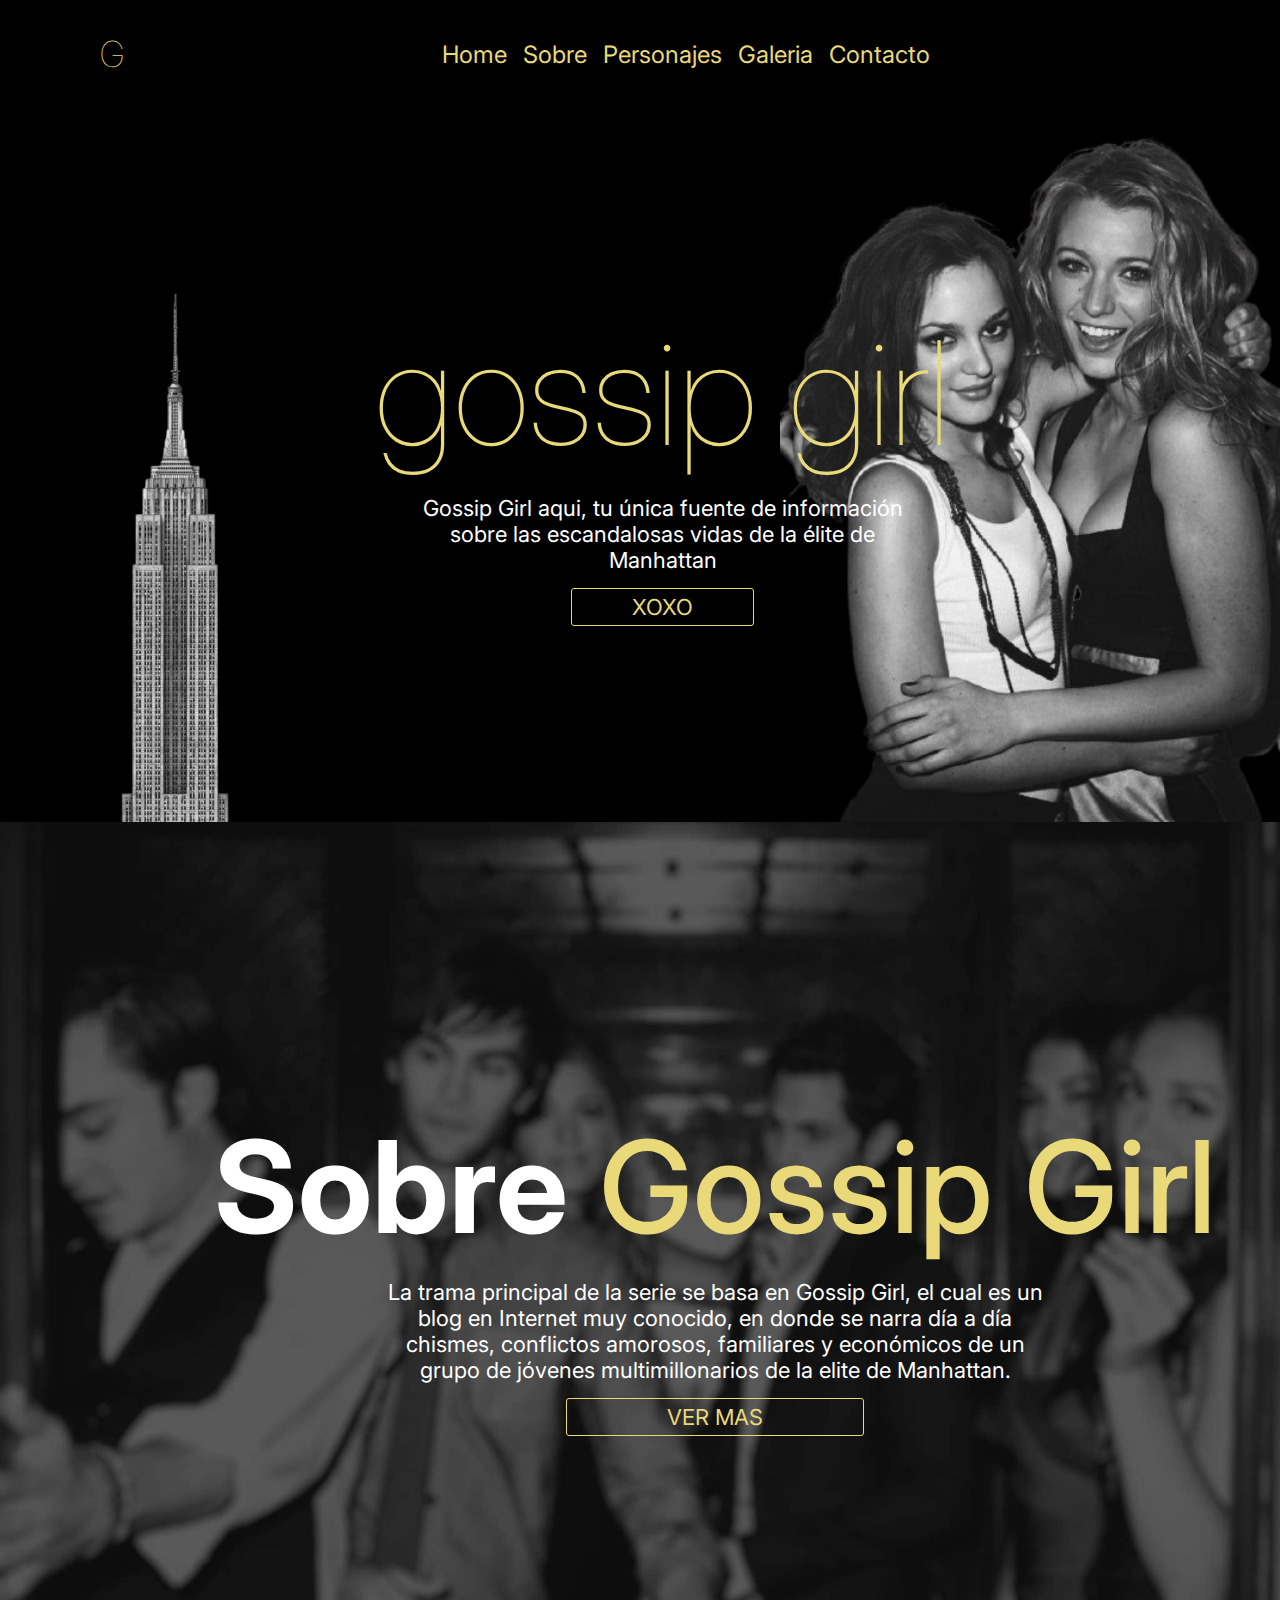
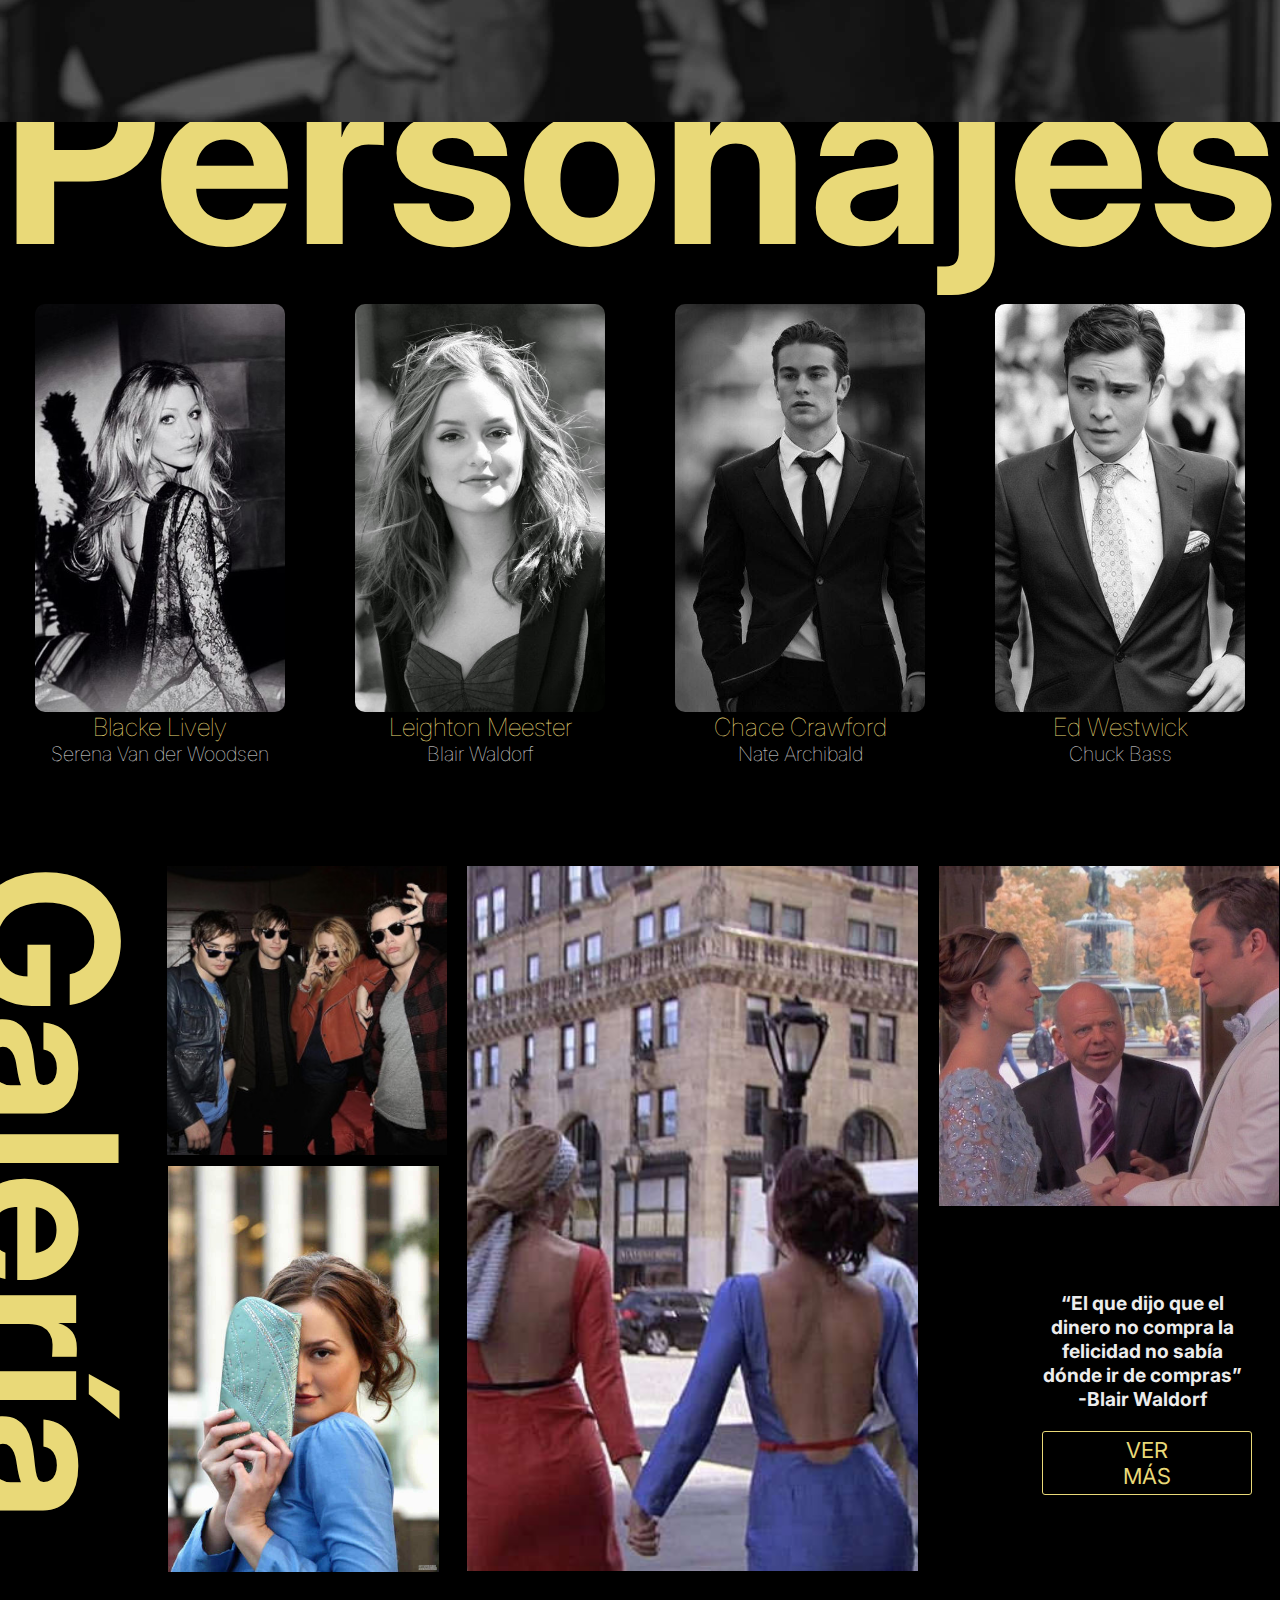
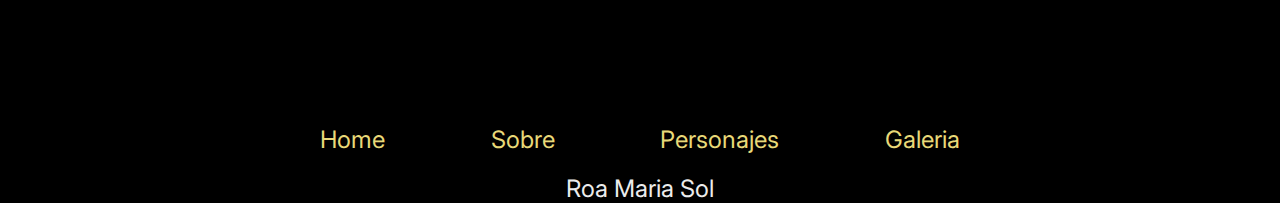
==== commit aa2edec1: "termino el contacto responsive" ====
--- a/index.html
+++ b/index.html
@@ -28,6 +28,7 @@
                 <li><a href="sobre.html">Sobre</a></li>
                 <li><a href="personajes.html">Personajes</a></li>
                 <li><a href="galeria.html">Galeria</a></li>
+                <li><a href="contacto.html">Contacto</a></li>
            </ul>
         </nav>
     </header>
--- a/estilo.css
+++ b/estilo.css
@@ -31,7 +31,7 @@
 header h2{
     color: #E9D978;
     font-weight: 100;
-    margin-left: -400px;
+    margin-left: -250px;
 }
 
 .nav-list{
@@ -685,7 +685,7 @@
 
 /*-----------------------------------XOXO-------------------------*/
 .body-xoxo{
-    background-image: url(images/XOXO/intento.jpg);
+    background-image: url(images/XOXO/xoxo2.jpg);
     background-size: cover;
     background-position: center;
 }
@@ -789,6 +789,135 @@
     align-items: center;
     font-size: 20px;
 }
+
+
+/*-----------CONTACTO.HTML----------*/
+
+.body-contacto {
+    background-color: black;
+}
+.body-contacto .container {
+    display:grid;
+    align-items: center;
+    justify-content: center;
+    grid-template-columns: repeat(2,50%);
+    padding: 20px;
+    width: 1000px;
+    margin-left: 180px;
+}
+
+.body-contacto img{
+    width: 85%;
+}
+
+.body-contacto .box-info {
+    color:#fff;
+    display:flex;
+    flex-direction: column;
+    gap:10px;
+}
+
+.body-contacto .box-info > h1 {
+    text-align: left;
+    font-size: 60px;
+    color: #E9D978;
+}
+
+.body-contacto .data {
+    display: flex;
+    flex-direction: column;
+    gap:25px
+}
+
+.body-contacto .data > p {
+    font-size: 1.2rem;
+}
+
+.body-contacto form {
+    display:flex;
+    flex-direction: column;
+    text-align: center;
+    gap:15px;
+}
+
+.body-contacto .input-box {
+    position:relative;
+}
+
+.body-contacto .input-box > input {
+    width: 100%;
+    height: 40px;
+    padding: 0 10px;
+    outline:none;
+    background: rgba(255 255 255 / .1);
+    border:3px solid transparent;
+    letter-spacing: 1px;
+    transition:.3s;
+    color:#fff;
+    
+}
+
+.body-contacto .input-box > input::placeholder,
+.body-contacto .input-box > textarea::placeholder {
+    color:#a3a3a3;
+    
+}
+
+.body-contacto .input-box > input:focus::placeholder,
+.body-contacto .input-box > textarea:focus::placeholder {
+    color:transparent;
+}
+
+.body-contacto .input-box > input:focus,
+.body-contacto .input-box > textarea:focus {
+    border-bottom:3px solid #E9D978;
+    animation: shake .2s;
+}
+
+.body-contacto .input-box > textarea {
+    width: 100%;
+    height: 130px;
+    padding: 10px;
+    background: rgba(255 255 255 / .1);
+    border:3px solid transparent;
+    letter-spacing: 1px;
+    outline: none;
+    transition:.3s;
+    color:#fff;
+    letter-spacing: 1.5px;
+}
+
+
+.body-contacto .input-box > i {
+    position:absolute;
+    top:50%;
+    transform: translateY(-50%);
+    right: 10px;
+    color:rgba(255 255 255 / .3);
+    transition: .3s;
+}
+
+.body-contacto .input-box > input:focus ~ i {
+    color:#E9D978;
+}
+
+.body-contacto form > button {
+    width: 100%;
+    padding: 10px;
+    outline: none;
+    background: #E9D978;
+    color:#fff;
+    border:none;
+    transition: .1s;
+    cursor: pointer;
+    font-size: 1rem;
+}
+
+.body-contacto form > button:hover,
+.body-contacto .links > a:hover {
+    background: #bdb162;
+}
+
 
 
 
@@ -1056,6 +1185,19 @@
 }
 
 
+/*--------PERSONAJES.HTML---------*/
+.body-personajes{
+    background-color: black;
+}
+
+.body-personajes h1{
+    color: #E9D978;
+    font-size: 80px;
+    text-align: center;
+}
+
+
+
 
 /*--------------------FOOTER---------------------*/
 footer{
@@ -1160,7 +1302,9 @@
     font-size: 2rem;
     color: #E9D978;
 }
-
+.frase button{
+    display: none;
+}
 
 
 /*-----galeria.html-----*/
@@ -1483,7 +1627,7 @@
 
 /*--------------------------XOXO-------------------------*/
 .body-xoxo{
-    background-image: url(images/XOXO/intento.jpg);
+    background-image: url(images/XOXO/xoxo2.jpg);
     background-size: cover;
     background-position: center;
 }
@@ -1589,8 +1733,32 @@
     align-items: center;
     font-size: 15px;
 }
-
-
-
+     /*--------CONTACTO.HTML---------*/
+     .body-contacto .container  {
+        width: 95%;
+        display: flex;
+        flex-direction: column;
+        align-items: center;
+        justify-content: center;
+        gap:30px;
+        margin-left: 15px;
+    }
+
+    .box-info {
+        gap:15px;
+    }
+
+    .box-info > h1 {
+        font-size: 1.5rem;
+    }
+
+    .box-info img{
+        margin-left: 25px;
+    }
+
+    .body-contacto form{
+
+        width: 95%;
+    }
 
 }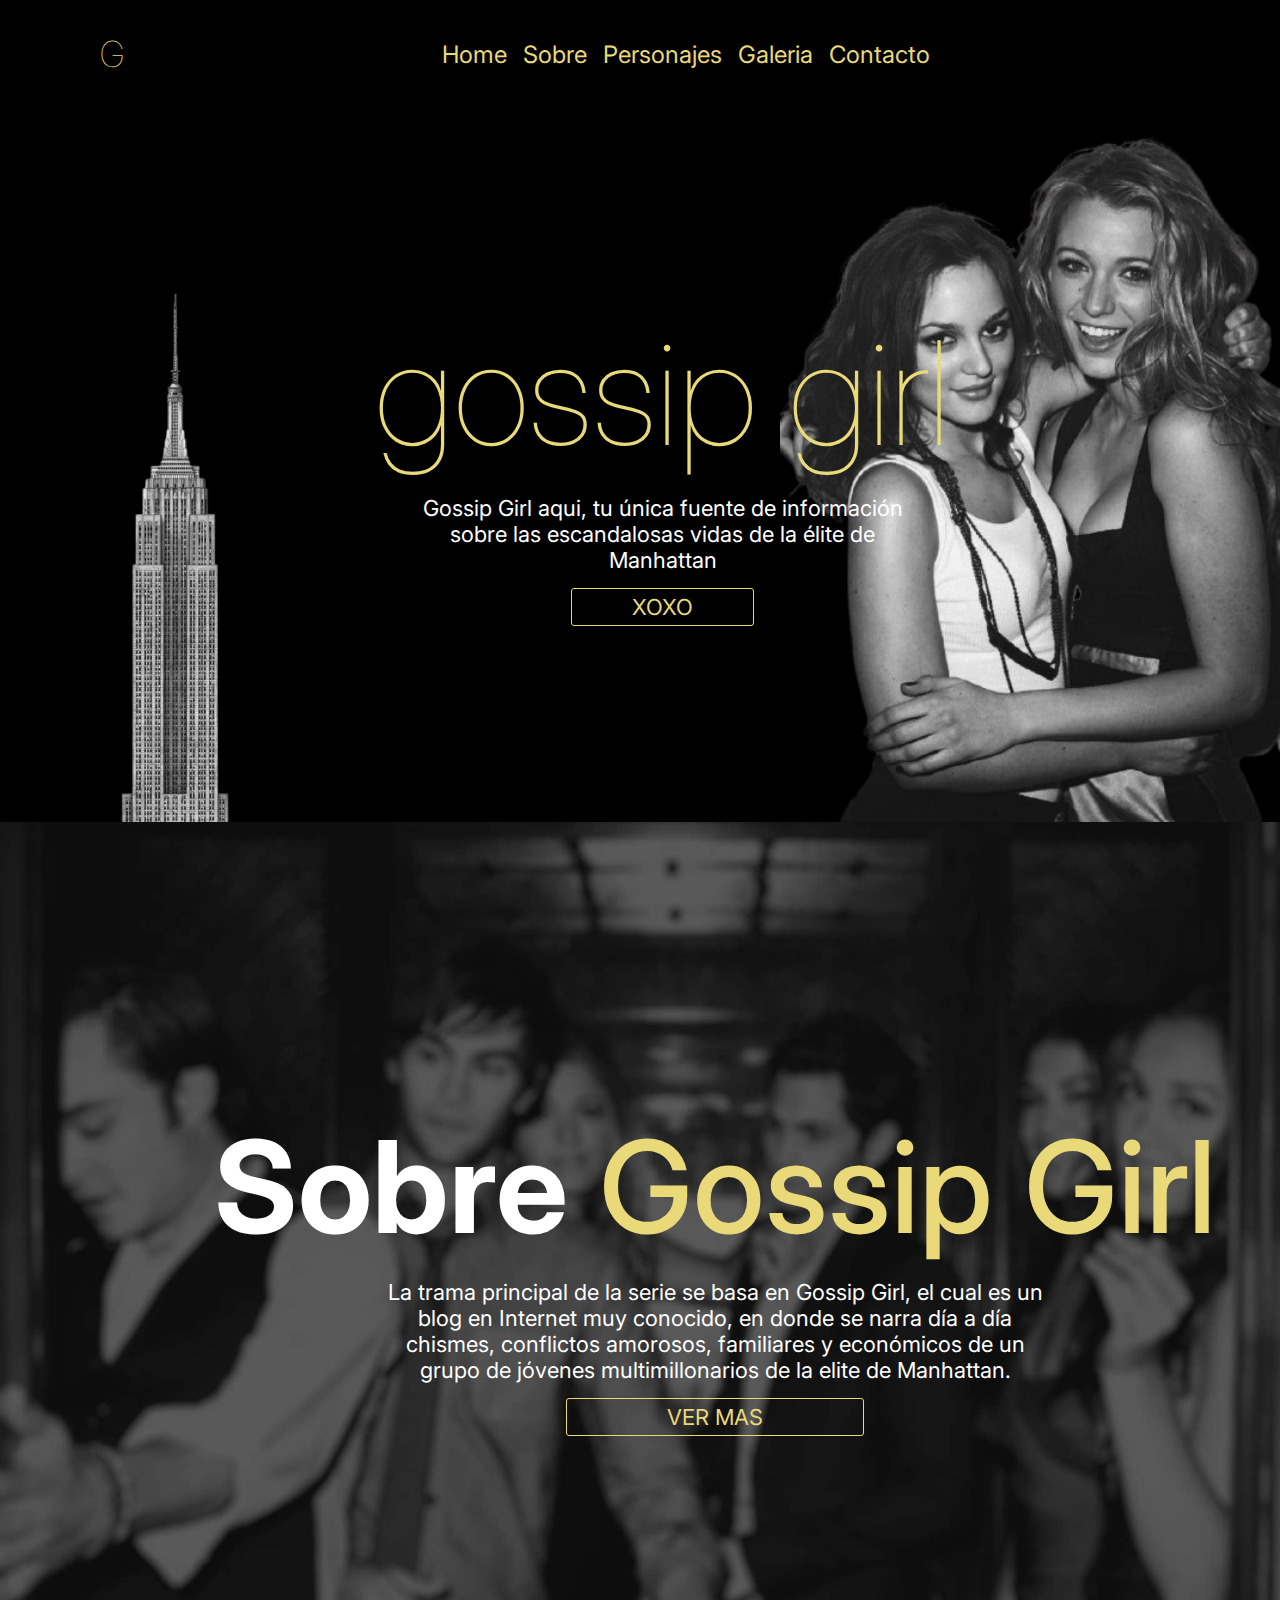
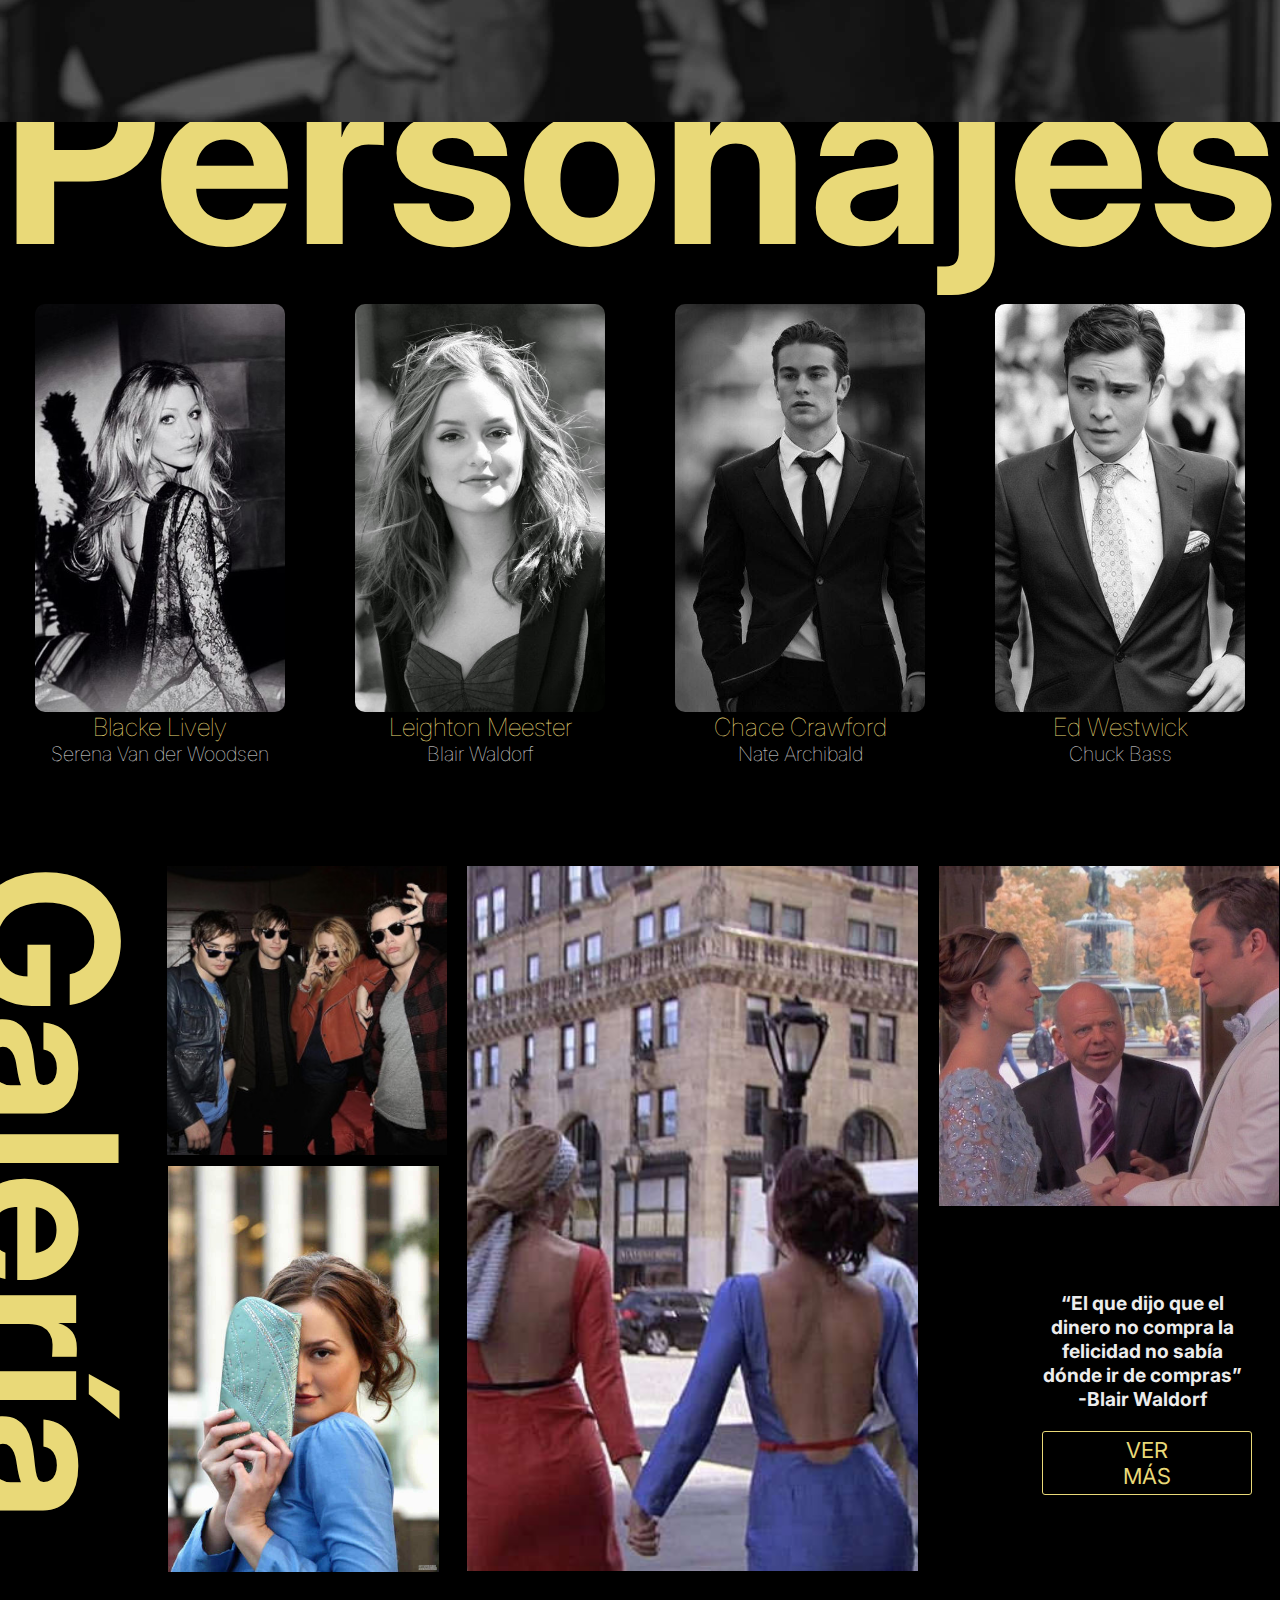
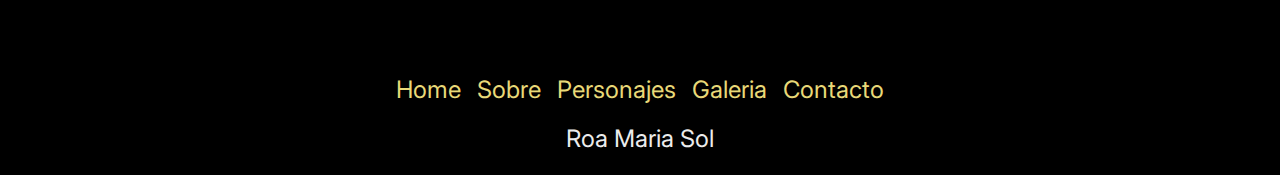
==== commit 35ea4b50: "modifico el footer" ====
--- a/index.html
+++ b/index.html
@@ -98,11 +98,19 @@
 
     </main>
     <footer>
-            <ul class="nav-list-footer">  
-                 <li><a href="index.html">Home</a></li>
-                 <li><a href="sobre.html">Sobre</a></li>
-                 <li><a href="personajes.html">Personajes</a></li>
-                 <li><a href="galeria.html">Galeria</a></li>
+        <button id="abrir" class="abrir-menu"><i class="bi bi-list"></i></button> 
+                    <nav class="nav visible" id="nav">
+                       <ul class="nav-list">  
+                            <button id="cerrar" class="cerrar-menu"><i class="bi bi-x"></i></button>
+                            <li><a href="index.html">Home</a></li>
+                            <li><a href="sobre.html">Sobre</a></li>
+                            <li><a href="personajes.html">Personajes</a></li>
+                            <li><a href="galeria.html">Galeria</a></li>
+                            <li><a href="contacto.html">Contacto</a></li>
+                       </ul>
+                    </nav>
+                </header>
+              
             </ul>
          </nav>
         <p>Roa Maria Sol</p>
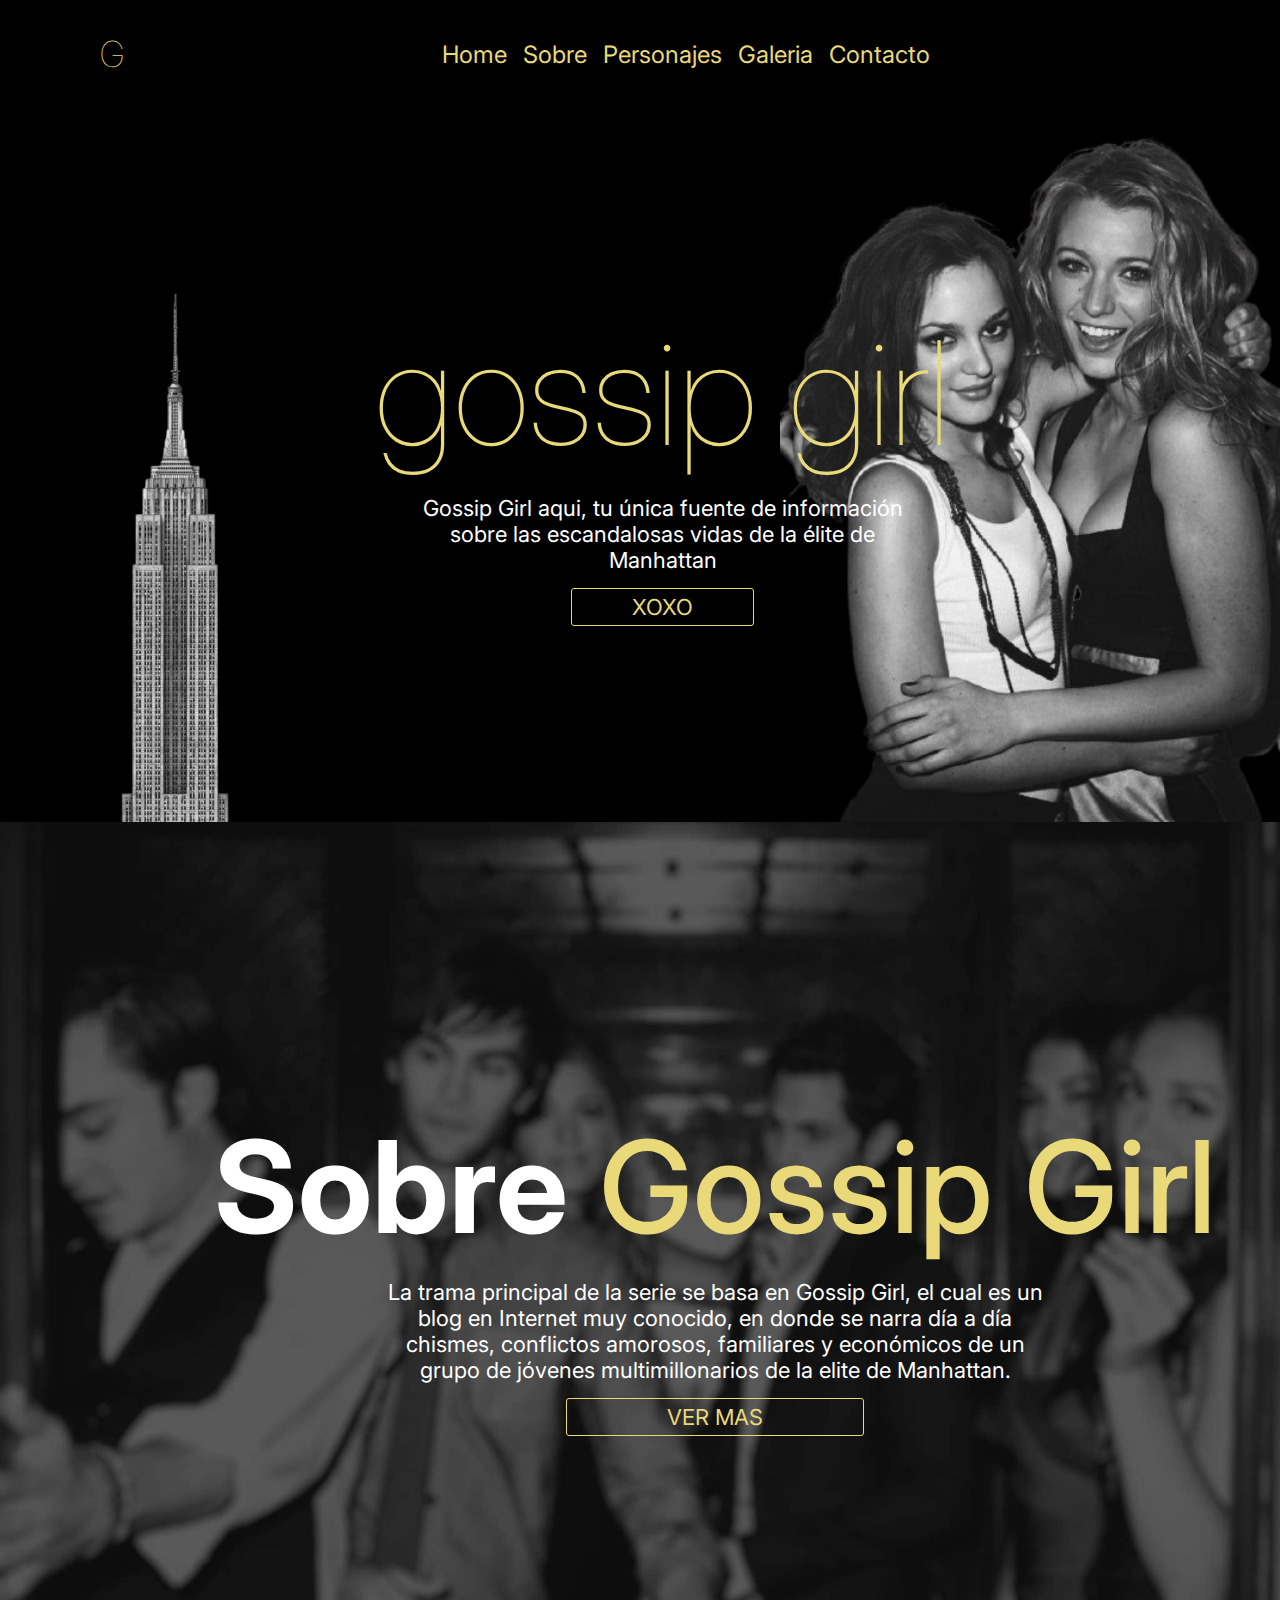
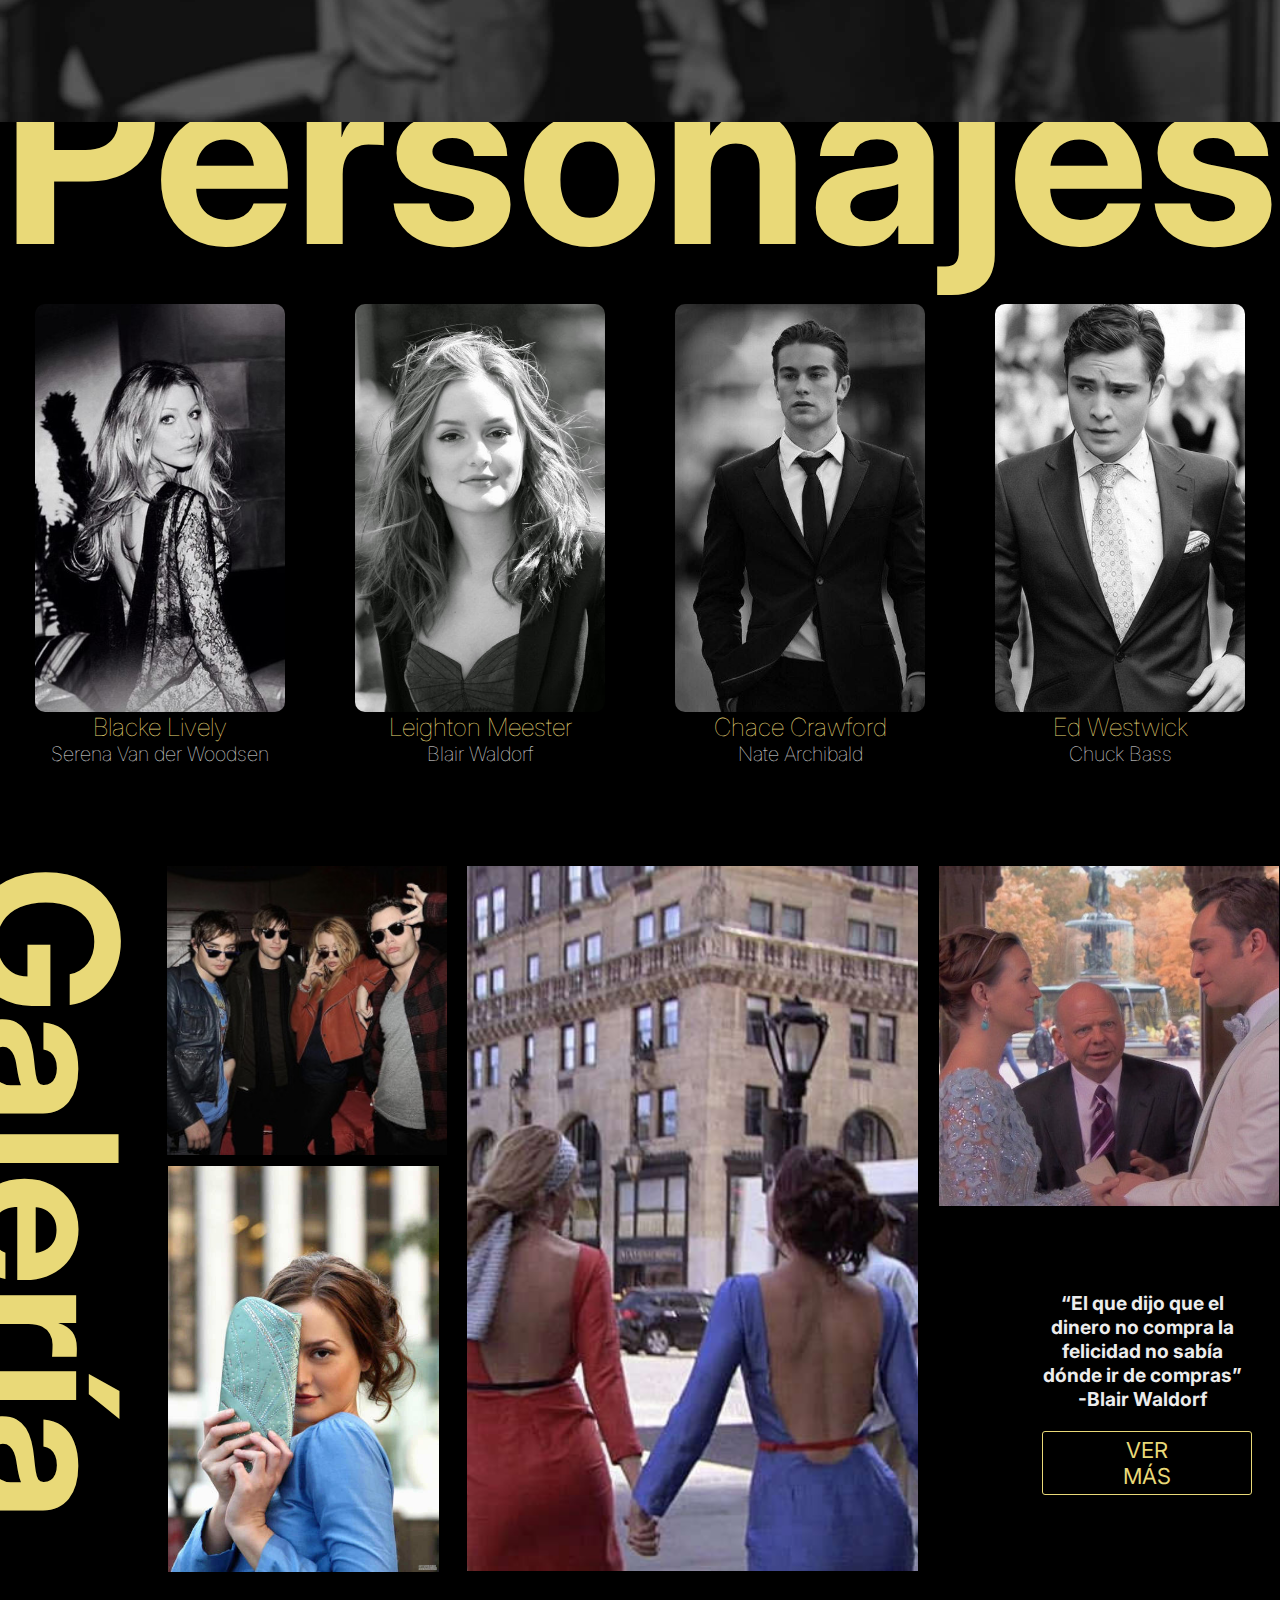
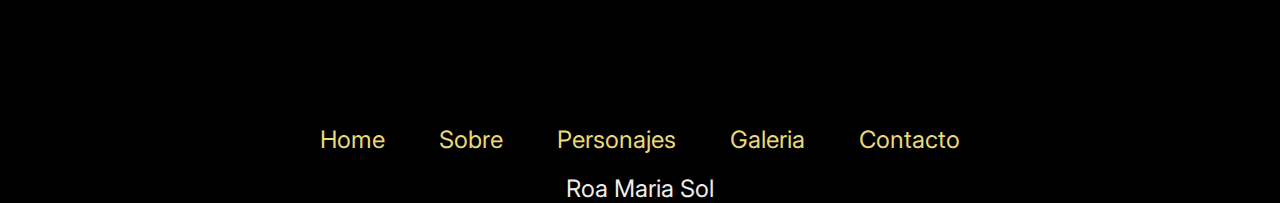
==== commit b5dd4a03: "cambio un poco los footers en general" ====
--- a/index.html
+++ b/index.html
@@ -24,7 +24,7 @@
            <ul class="nav-list">  
                 <button id="cerrar" class="cerrar-menu"><i class="bi bi-x"></i></button>
                 
-                <li><a href="#home">Home</a></li>
+                <li><a href="index.html">Home</a></li>
                 <li><a href="sobre.html">Sobre</a></li>
                 <li><a href="personajes.html">Personajes</a></li>
                 <li><a href="galeria.html">Galeria</a></li>
@@ -98,23 +98,16 @@
 
     </main>
     <footer>
-        <button id="abrir" class="abrir-menu"><i class="bi bi-list"></i></button> 
-                    <nav class="nav visible" id="nav">
-                       <ul class="nav-list">  
-                            <button id="cerrar" class="cerrar-menu"><i class="bi bi-x"></i></button>
-                            <li><a href="index.html">Home</a></li>
-                            <li><a href="sobre.html">Sobre</a></li>
-                            <li><a href="personajes.html">Personajes</a></li>
-                            <li><a href="galeria.html">Galeria</a></li>
-                            <li><a href="contacto.html">Contacto</a></li>
-                       </ul>
-                    </nav>
-                </header>
-              
-            </ul>
-         </nav>
-        <p>Roa Maria Sol</p>
-    </footer> 
+        <ul class="nav-list-footer">  
+            <li><a href="index.html">Home</a></li>
+            <li><a href="sobre.html">Sobre</a></li>
+            <li><a href="personajes.html">Personajes</a></li>
+            <li><a href="galeria.html">Galeria</a></li>
+            <li><a href="contacto.html">Contacto</a></li>
+        </ul>
+    </nav>
+   <p>Roa Maria Sol</p>
+   </footer> 
     <script src="js/main.js"></script>
 </body>
 </html>--- a/estilo.css
+++ b/estilo.css
@@ -1214,7 +1214,7 @@
     display: flex;
     justify-content: space-between;
     margin-top: 10px;
-    width: 80%;
+    width: 100%;
 }
 
 .nav-list-footer li a{
@@ -1242,7 +1242,7 @@
     font-size: 100px;
     position: relative;
     left: -30px;
-    writing-mode: vertical-lr;
+    writing-mode: vertical-lr; 
 }
 
 .mobile-div{
@@ -1341,6 +1341,7 @@
     transition: all 0.4s ease;
     border-radius: 0.5em;
     margin-left: 0px;
+    margin-top: 35px;
   }
   
   .carrousel .grande {
